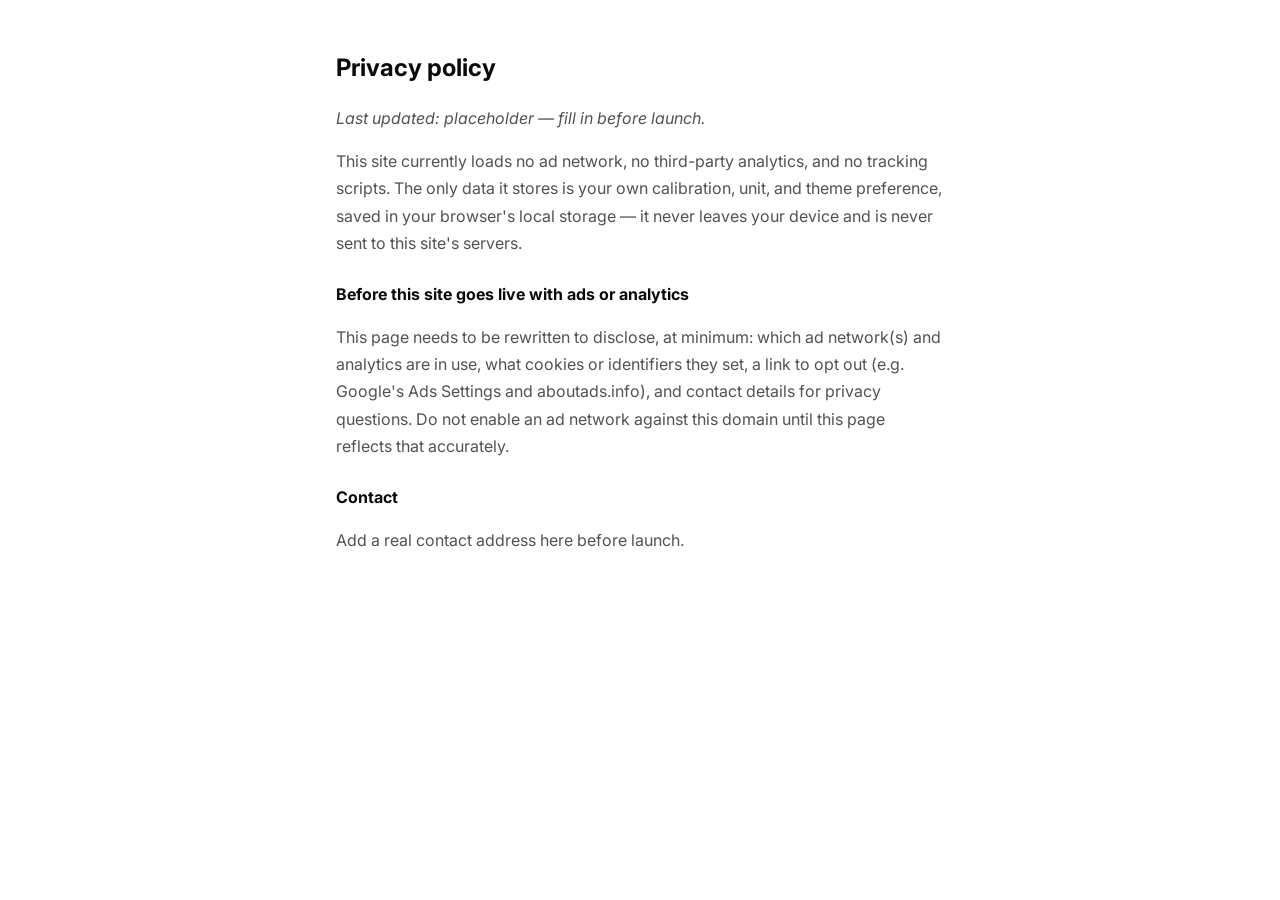
==== privacy/index.html @ ffd560dd "Ruler Now preview deploy (batch 4/10)" ====
<!DOCTYPE html><html lang="en"> <head><meta charset="UTF-8"><meta name="viewport" content="width=device-width, initial-scale=1, viewport-fit=cover"><link rel="icon" type="image/svg+xml" href="/favicon.svg"><link rel="icon" href="/favicon.ico" sizes="any"><link rel="icon" type="image/png" sizes="32x32" href="/favicon-32x32.png"><link rel="icon" type="image/png" sizes="16x16" href="/favicon-16x16.png"><link rel="apple-touch-icon" sizes="180x180" href="/apple-touch-icon.png"><link rel="manifest" href="/site.webmanifest"><link rel="canonical" href="https://example.com/privacy/"><link rel="preconnect" href="https://fonts.googleapis.com"><link rel="preconnect" href="https://fonts.gstatic.com" crossorigin><link href="https://fonts.googleapis.com/css2?family=Inter:wght@400;500;600;700;800&display=swap" rel="stylesheet"><meta name="theme-color" content="#f4f5f7" media="(prefers-color-scheme: light)"><meta name="theme-color" content="#0b0c0f" media="(prefers-color-scheme: dark)"><title>Privacy policy</title><meta name="description" content="Privacy policy for the online ruler and tools site."><meta property="og:type" content="website"><meta property="og:title" content="Privacy policy"><meta property="og:description" content="Privacy policy for the online ruler and tools site."><meta property="og:url" content="https://example.com/privacy/"><meta name="twitter:card" content="summary"><script>
      // Runs before first paint to avoid a flash of the wrong theme.
      // Mirrors src/stores/theme.ts's storage key/format exactly.
      (function () {
        try {
          var stored = localStorage.getItem('tools-website:theme');
          var theme = stored ? JSON.parse(stored) : null;
          if (theme !== 'light' && theme !== 'dark') {
            theme = window.matchMedia('(prefers-color-scheme: dark)').matches
              ? 'dark'
              : 'light';
          }
          document.documentElement.setAttribute('data-theme', theme);
        } catch (e) {
          document.documentElement.setAttribute('data-theme', 'light');
        }
      })();
    </script><style>:root{--color-bg-canvas: #ffffff;--color-bg-surface: #ffffff;--color-bg-surface-muted: #f5f5f5;--color-border: #e5e5e5;--color-border-strong: #d4d4d4;--color-text-primary: #0a0a0a;--color-text-secondary: #525252;--color-text-muted: #8a8a8a;--color-accent: #2563eb;--color-accent-text: #ffffff;--color-accent-muted: #dbeafe;--color-accent-b: #e0792f;--color-accent-b-text: #ffffff;--color-warning-bg: #fff4e5;--color-warning-border: #f0a93b;--color-warning-text: #8a5a08;--color-danger: #e5484d;--color-danger-bg: #fdeced;--color-danger-border: #f3a6a9;--color-success: #2f9e60;--radius-sm: 6px;--radius-md: 10px;--radius-lg: 16px;--space-1: 4px;--space-2: 8px;--space-3: 12px;--space-4: 16px;--space-5: 24px;--space-6: 32px;--toolbar-height: 56px;--bottombar-height: 64px;--touch-target: 44px;--font-sans: "Inter", -apple-system, BlinkMacSystemFont, "Segoe UI", Roboto, Helvetica, Arial, sans-serif;--shadow-sm: 0 1px 1px rgba(10, 10, 10, .04);--shadow-md: 0 8px 24px rgba(10, 10, 10, .12);color-scheme:light}:root[data-theme=dark]{--color-bg-canvas: #0b0c0f;--color-bg-surface: #16181d;--color-bg-surface-muted: #1d2026;--color-border: #2a2e36;--color-border-strong: #3a3f49;--color-text-primary: #f3f4f6;--color-text-secondary: #a8aeb8;--color-text-muted: #6b7280;--color-accent: #5b8cff;--color-accent-text: #0b0c0f;--color-accent-muted: #1c2a4d;--color-accent-b: #f2984f;--color-accent-b-text: #0b0c0f;--color-warning-bg: #332008;--color-warning-border: #a8691b;--color-warning-text: #f2b65e;--color-danger: #ff6b6f;--color-danger-bg: #3a1a1c;--color-danger-border: #6b2e31;--color-success: #4ade80;--shadow-sm: 0 1px 1px rgba(0, 0, 0, .3);--shadow-md: 0 8px 24px rgba(0, 0, 0, .5);color-scheme:dark}*,*:before,*:after{box-sizing:border-box}html,body{height:100%}body{margin:0;font-family:var(--font-sans);background:var(--color-bg-canvas);color:var(--color-text-primary);-webkit-font-smoothing:antialiased;text-rendering:optimizeLegibility}button,input,select{font-family:inherit;color:inherit}button{cursor:pointer}:focus-visible{outline:2px solid var(--color-accent);outline-offset:2px}img,svg{display:block;max-width:100%}.sr-only{position:absolute;width:1px;height:1px;padding:0;margin:-1px;overflow:hidden;clip:rect(0,0,0,0);white-space:nowrap;border:0}
.doc[data-astro-cid-fb3qbcs3]{max-width:640px;margin:0 auto;padding:var(--space-6) var(--space-4);line-height:1.7;color:var(--color-text-secondary)}.doc[data-astro-cid-fb3qbcs3] h1[data-astro-cid-fb3qbcs3]{color:var(--color-text-primary);font-size:24px}.doc[data-astro-cid-fb3qbcs3] h2[data-astro-cid-fb3qbcs3]{color:var(--color-text-primary);font-size:16px;margin-top:var(--space-5)}
</style></head> <body>  <main class="doc" data-astro-cid-fb3qbcs3> <h1 data-astro-cid-fb3qbcs3>Privacy policy</h1> <p data-astro-cid-fb3qbcs3><em data-astro-cid-fb3qbcs3>Last updated: placeholder — fill in before launch.</em></p> <p data-astro-cid-fb3qbcs3>
This site currently loads no ad network, no third-party analytics, and no tracking
      scripts. The only data it stores is your own calibration, unit, and theme preference,
      saved in your browser's local storage — it never leaves your device and is never sent
      to this site's servers.
</p> <h2 data-astro-cid-fb3qbcs3>Before this site goes live with ads or analytics</h2> <p data-astro-cid-fb3qbcs3>
This page needs to be rewritten to disclose, at minimum: which ad network(s) and
      analytics are in use, what cookies or identifiers they set, a link to opt out (e.g.
      Google's Ads Settings and aboutads.info), and contact details for privacy questions.
      Do not enable an ad network against this domain until this page reflects that
      accurately.
</p> <h2 data-astro-cid-fb3qbcs3>Contact</h2> <p data-astro-cid-fb3qbcs3>Add a real contact address here before launch.</p> </main>  </body></html>
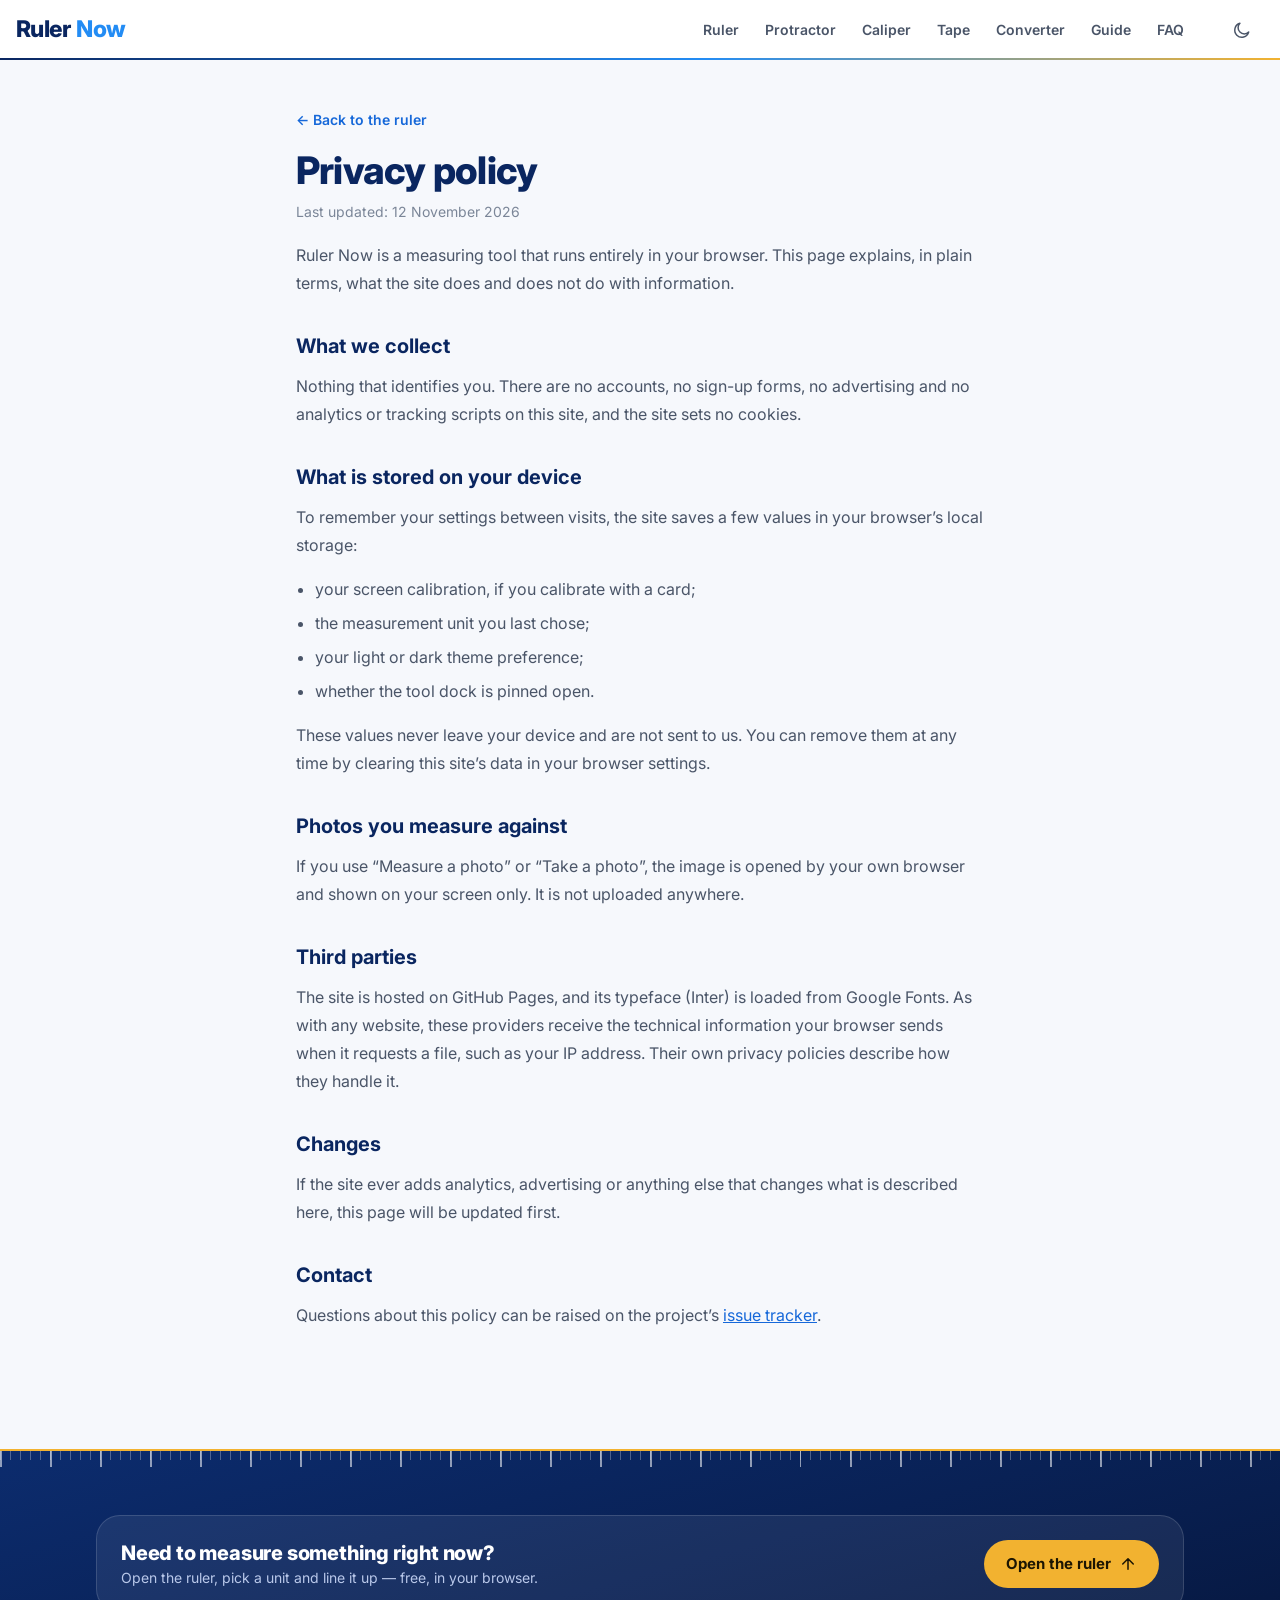
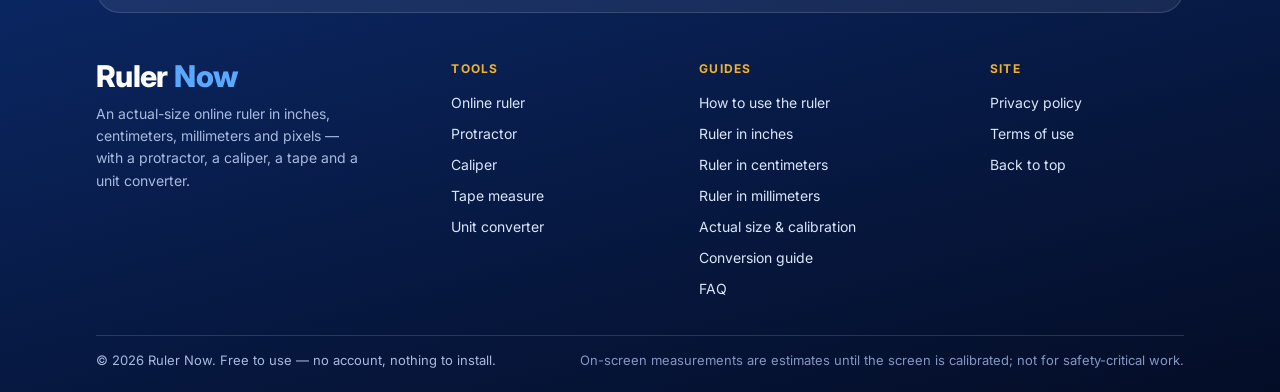
==== commit 3fc4038a: "Rebuild: working touch drag, auto device sizing, converter, new layout - Fix touch dragging on phone" ====
--- a/privacy/index.html
+++ b/privacy/index.html
@@ -1,6 +1,8 @@
-<!DOCTYPE html><html lang="en"> <head><meta charset="UTF-8"><meta name="viewport" content="width=device-width, initial-scale=1, viewport-fit=cover"><link rel="icon" type="image/svg+xml" href="/favicon.svg"><link rel="icon" href="/favicon.ico" sizes="any"><link rel="icon" type="image/png" sizes="32x32" href="/favicon-32x32.png"><link rel="icon" type="image/png" sizes="16x16" href="/favicon-16x16.png"><link rel="apple-touch-icon" sizes="180x180" href="/apple-touch-icon.png"><link rel="manifest" href="/site.webmanifest"><link rel="canonical" href="https://example.com/privacy/"><link rel="preconnect" href="https://fonts.googleapis.com"><link rel="preconnect" href="https://fonts.gstatic.com" crossorigin><link href="https://fonts.googleapis.com/css2?family=Inter:wght@400;500;600;700;800&display=swap" rel="stylesheet"><meta name="theme-color" content="#f4f5f7" media="(prefers-color-scheme: light)"><meta name="theme-color" content="#0b0c0f" media="(prefers-color-scheme: dark)"><title>Privacy policy</title><meta name="description" content="Privacy policy for the online ruler and tools site."><meta property="og:type" content="website"><meta property="og:title" content="Privacy policy"><meta property="og:description" content="Privacy policy for the online ruler and tools site."><meta property="og:url" content="https://example.com/privacy/"><meta name="twitter:card" content="summary"><script>
-      // Runs before first paint to avoid a flash of the wrong theme.
-      // Mirrors src/stores/theme.ts's storage key/format exactly.
+<!DOCTYPE html><html lang="en"> <head><meta charset="UTF-8"><meta name="viewport" content="width=device-width, initial-scale=1, viewport-fit=cover"><!-- Brand icons: generated from the supplied Ruler Now logo with its
+         white background removed (transparent everywhere except the Apple
+         touch icon, which iOS would otherwise paint on black). --><link rel="icon" href="/favicon.ico" sizes="48x48"><link rel="icon" type="image/png" sizes="32x32" href="/favicon-32x32.png"><link rel="icon" type="image/png" sizes="16x16" href="/favicon-16x16.png"><link rel="apple-touch-icon" sizes="180x180" href="/apple-touch-icon.png"><link rel="manifest" href="/site.webmanifest"><link rel="canonical" href="https://xooxewel.github.io/privacy/"><link rel="preconnect" href="https://fonts.googleapis.com"><link rel="preconnect" href="https://fonts.gstatic.com" crossorigin><link href="https://fonts.googleapis.com/css2?family=Inter:wght@400;500;600;700;800&display=swap" rel="stylesheet"><meta name="theme-color" content="#ffffff" media="(prefers-color-scheme: light)"><meta name="theme-color" content="#0b0c0f" media="(prefers-color-scheme: dark)"><meta name="application-name" content="Ruler Now"><meta name="apple-mobile-web-app-title" content="Ruler Now"><title>Privacy policy – Ruler Now</title><meta name="description" content="How Ruler Now handles your data: no accounts, no tracking, and preferences that stay in your own browser."><meta property="og:type" content="website"><meta property="og:site_name" content="Ruler Now"><meta property="og:title" content="Privacy policy – Ruler Now"><meta property="og:description" content="How Ruler Now handles your data: no accounts, no tracking, and preferences that stay in your own browser."><meta property="og:url" content="https://xooxewel.github.io/privacy/"><meta property="og:image" content="https://xooxewel.github.io/og-image.png"><meta property="og:image:width" content="1200"><meta property="og:image:height" content="630"><meta name="twitter:card" content="summary_large_image"><meta name="twitter:image" content="https://xooxewel.github.io/og-image.png"><script>
+      // Runs before first paint to avoid a flash of the wrong theme. The
+      // header's theme button (SiteHeader.astro) writes the same key.
       (function () {
         try {
           var stored = localStorage.getItem('tools-website:theme');
@@ -15,17 +17,37 @@
           document.documentElement.setAttribute('data-theme', 'light');
         }
       })();
-    </script><style>:root{--color-bg-canvas: #ffffff;--color-bg-surface: #ffffff;--color-bg-surface-muted: #f5f5f5;--color-border: #e5e5e5;--color-border-strong: #d4d4d4;--color-text-primary: #0a0a0a;--color-text-secondary: #525252;--color-text-muted: #8a8a8a;--color-accent: #2563eb;--color-accent-text: #ffffff;--color-accent-muted: #dbeafe;--color-accent-b: #e0792f;--color-accent-b-text: #ffffff;--color-warning-bg: #fff4e5;--color-warning-border: #f0a93b;--color-warning-text: #8a5a08;--color-danger: #e5484d;--color-danger-bg: #fdeced;--color-danger-border: #f3a6a9;--color-success: #2f9e60;--radius-sm: 6px;--radius-md: 10px;--radius-lg: 16px;--space-1: 4px;--space-2: 8px;--space-3: 12px;--space-4: 16px;--space-5: 24px;--space-6: 32px;--toolbar-height: 56px;--bottombar-height: 64px;--touch-target: 44px;--font-sans: "Inter", -apple-system, BlinkMacSystemFont, "Segoe UI", Roboto, Helvetica, Arial, sans-serif;--shadow-sm: 0 1px 1px rgba(10, 10, 10, .04);--shadow-md: 0 8px 24px rgba(10, 10, 10, .12);color-scheme:light}:root[data-theme=dark]{--color-bg-canvas: #0b0c0f;--color-bg-surface: #16181d;--color-bg-surface-muted: #1d2026;--color-border: #2a2e36;--color-border-strong: #3a3f49;--color-text-primary: #f3f4f6;--color-text-secondary: #a8aeb8;--color-text-muted: #6b7280;--color-accent: #5b8cff;--color-accent-text: #0b0c0f;--color-accent-muted: #1c2a4d;--color-accent-b: #f2984f;--color-accent-b-text: #0b0c0f;--color-warning-bg: #332008;--color-warning-border: #a8691b;--color-warning-text: #f2b65e;--color-danger: #ff6b6f;--color-danger-bg: #3a1a1c;--color-danger-border: #6b2e31;--color-success: #4ade80;--shadow-sm: 0 1px 1px rgba(0, 0, 0, .3);--shadow-md: 0 8px 24px rgba(0, 0, 0, .5);color-scheme:dark}*,*:before,*:after{box-sizing:border-box}html,body{height:100%}body{margin:0;font-family:var(--font-sans);background:var(--color-bg-canvas);color:var(--color-text-primary);-webkit-font-smoothing:antialiased;text-rendering:optimizeLegibility}button,input,select{font-family:inherit;color:inherit}button{cursor:pointer}:focus-visible{outline:2px solid var(--color-accent);outline-offset:2px}img,svg{display:block;max-width:100%}.sr-only{position:absolute;width:1px;height:1px;padding:0;margin:-1px;overflow:hidden;clip:rect(0,0,0,0);white-space:nowrap;border:0}
-.doc[data-astro-cid-fb3qbcs3]{max-width:640px;margin:0 auto;padding:var(--space-6) var(--space-4);line-height:1.7;color:var(--color-text-secondary)}.doc[data-astro-cid-fb3qbcs3] h1[data-astro-cid-fb3qbcs3]{color:var(--color-text-primary);font-size:24px}.doc[data-astro-cid-fb3qbcs3] h2[data-astro-cid-fb3qbcs3]{color:var(--color-text-primary);font-size:16px;margin-top:var(--space-5)}
-</style></head> <body>  <main class="doc" data-astro-cid-fb3qbcs3> <h1 data-astro-cid-fb3qbcs3>Privacy policy</h1> <p data-astro-cid-fb3qbcs3><em data-astro-cid-fb3qbcs3>Last updated: placeholder — fill in before launch.</em></p> <p data-astro-cid-fb3qbcs3>
-This site currently loads no ad network, no third-party analytics, and no tracking
-      scripts. The only data it stores is your own calibration, unit, and theme preference,
-      saved in your browser's local storage — it never leaves your device and is never sent
-      to this site's servers.
-</p> <h2 data-astro-cid-fb3qbcs3>Before this site goes live with ads or analytics</h2> <p data-astro-cid-fb3qbcs3>
-This page needs to be rewritten to disclose, at minimum: which ad network(s) and
-      analytics are in use, what cookies or identifiers they set, a link to opt out (e.g.
-      Google's Ads Settings and aboutads.info), and contact details for privacy questions.
-      Do not enable an ad network against this domain until this page reflects that
-      accurately.
-</p> <h2 data-astro-cid-fb3qbcs3>Contact</h2> <p data-astro-cid-fb3qbcs3>Add a real contact address here before launch.</p> </main>  </body></html> +    </script><link rel="stylesheet" href="/_astro/index.CbC3LUj-.css">
+<style>.doc[data-astro-cid-4bx52kws]{max-width:720px;margin:0 auto;padding:var(--space-7) var(--space-4) var(--space-6);font-size:16px;line-height:1.75;color:var(--color-text-secondary)}.back[data-astro-cid-4bx52kws]{margin:0 0 var(--space-4);font-size:14px;font-weight:600}.back[data-astro-cid-4bx52kws] a[data-astro-cid-4bx52kws]{text-decoration:none}.back[data-astro-cid-4bx52kws] a[data-astro-cid-4bx52kws]:hover{text-decoration:underline}h1[data-astro-cid-4bx52kws]{margin:0 0 var(--space-2);font-size:clamp(28px,4vw,38px);font-weight:800;line-height:1.15;letter-spacing:-.02em;color:var(--color-heading)}.updated[data-astro-cid-4bx52kws]{margin:0 0 var(--space-5);font-size:14px;color:var(--color-text-muted)}.doc[data-astro-cid-4bx52kws] h2{margin:var(--space-6) 0 var(--space-2);font-size:20px;font-weight:700;color:var(--color-heading)}.doc[data-astro-cid-4bx52kws] p,.doc[data-astro-cid-4bx52kws] ul{margin:0 0 var(--space-4)}.doc[data-astro-cid-4bx52kws] ul{padding-left:1.2em}.doc[data-astro-cid-4bx52kws] li{margin-bottom:6px}
+</style></head> <body> <a class="skip-link" href="#main">Skip to content</a> <header class="site-header" data-astro-cid-ctg3m53h> <div class="inner" data-astro-cid-ctg3m53h> <!-- Text only, by request: the name in the logo's own two colours, no
+         image. (The browser-tab icon is still the logo image — see
+         BaseLayout.astro.) --> <a class="brand" href="/" aria-label="Ruler Now — home" data-astro-cid-ctg3m53h> <span class="wordmark" data-astro-cid-ctg3m53h><span class="w-ruler" data-astro-cid-ctg3m53h>Ruler</span> <span class="w-now" data-astro-cid-ctg3m53h>Now</span></span> </a> <nav class="nav" aria-label="Primary" data-astro-cid-ctg3m53h> <a href="/#ruler" data-astro-cid-ctg3m53h>Ruler</a><a href="/#protractor" data-astro-cid-ctg3m53h>Protractor</a><a href="/#caliper" data-astro-cid-ctg3m53h>Caliper</a><a href="/#tape" data-astro-cid-ctg3m53h>Tape</a><a href="/#converter" data-astro-cid-ctg3m53h>Converter</a><a href="/#guide" data-astro-cid-ctg3m53h>Guide</a><a href="/#faq" data-astro-cid-ctg3m53h>FAQ</a> </nav> <div class="actions" data-astro-cid-ctg3m53h> <button class="icon-btn" type="button" data-theme-toggle aria-label="Switch between light and dark mode" title="Light / dark mode" data-astro-cid-ctg3m53h> <svg class="icon-moon" width="20" height="20" viewBox="0 0 24 24" fill="none" stroke="currentColor" stroke-width="1.8" stroke-linecap="round" stroke-linejoin="round" aria-hidden="true" data-astro-cid-ctg3m53h> <path d="M20 14.5A8.5 8.5 0 119.5 4a7 7 0 1010.5 10.5z" data-astro-cid-ctg3m53h></path> </svg> <svg class="icon-sun" width="20" height="20" viewBox="0 0 24 24" fill="none" stroke="currentColor" stroke-width="1.8" stroke-linecap="round" stroke-linejoin="round" aria-hidden="true" data-astro-cid-ctg3m53h> <path d="M12 3v2M12 19v2M4.2 4.2l1.4 1.4M18.4 18.4l1.4 1.4M3 12h2M19 12h2M4.2 19.8l1.4-1.4M18.4 5.6l1.4-1.4M12 8a4 4 0 100 8 4 4 0 000-8z" data-astro-cid-ctg3m53h></path> </svg> </button> <details class="menu" data-site-menu data-astro-cid-ctg3m53h> <summary class="icon-btn" aria-label="Menu" data-astro-cid-ctg3m53h> <svg width="22" height="22" viewBox="0 0 24 24" fill="none" stroke="currentColor" stroke-width="1.8" stroke-linecap="round" aria-hidden="true" data-astro-cid-ctg3m53h> <path d="M4 7h16M4 12h16M4 17h16" data-astro-cid-ctg3m53h></path> </svg> </summary> <nav class="menu-panel" aria-label="Primary" data-astro-cid-ctg3m53h> <a href="/#ruler" data-astro-cid-ctg3m53h>Ruler</a><a href="/#protractor" data-astro-cid-ctg3m53h>Protractor</a><a href="/#caliper" data-astro-cid-ctg3m53h>Caliper</a><a href="/#tape" data-astro-cid-ctg3m53h>Tape</a><a href="/#converter" data-astro-cid-ctg3m53h>Converter</a><a href="/#guide" data-astro-cid-ctg3m53h>Guide</a><a href="/#faq" data-astro-cid-ctg3m53h>FAQ</a> </nav> </details> </div> </div> </header> <script type="module">const a=document.documentElement;document.querySelector("[data-theme-toggle]")?.addEventListener("click",()=>{const e=a.getAttribute("data-theme")==="dark"?"light":"dark";a.setAttribute("data-theme",e);try{localStorage.setItem("tools-website:theme",JSON.stringify(e))}catch{}});const t=document.querySelector("[data-site-menu]");t&&(t.addEventListener("click",e=>{e.target.closest("a")&&(t.open=!1)}),document.addEventListener("pointerdown",e=>{t.open&&!t.contains(e.target)&&(t.open=!1)}),document.addEventListener("keydown",e=>{e.key==="Escape"&&(t.open=!1)}));document.addEventListener("click",e=>{const n=e.target.closest?.('a[href^="/#"]');!n||window.location.pathname!=="/"||new URL(n.href).hash===window.location.hash&&window.dispatchEvent(new HashChangeEvent("hashchange"))});</script>   <main id="main" class="doc" data-astro-cid-4bx52kws> <p class="back" data-astro-cid-4bx52kws><a href="/" data-astro-cid-4bx52kws>← Back to the ruler</a></p> <h1 data-astro-cid-4bx52kws>Privacy policy</h1> <p class="updated" data-astro-cid-4bx52kws>Last updated: 12 November 2026</p>  <p>
+Ruler Now is a measuring tool that runs entirely in your browser. This page explains, in plain terms,
+      what the site does and does not do with information.
+</p> <h2>What we collect</h2> <p>
+Nothing that identifies you. There are no accounts, no sign-up forms, no advertising and no analytics or
+      tracking scripts on this site, and the site sets no cookies.
+</p> <h2>What is stored on your device</h2> <p>
+To remember your settings between visits, the site saves a few values in your browser’s local storage:
+</p> <ul> <li>your screen calibration, if you calibrate with a card;</li> <li>the measurement unit you last chose;</li> <li>your light or dark theme preference;</li> <li>whether the tool dock is pinned open.</li> </ul> <p>
+These values never leave your device and are not sent to us. You can remove them at any time by clearing
+      this site’s data in your browser settings.
+</p> <h2>Photos you measure against</h2> <p>
+If you use “Measure a photo” or “Take a photo”, the image is opened by your own browser and shown on
+      your screen only. It is not uploaded anywhere.
+</p> <h2>Third parties</h2> <p>
+The site is hosted on GitHub Pages, and its typeface (Inter) is loaded from Google Fonts. As with any
+      website, these providers receive the technical information your browser sends when it requests a file,
+      such as your IP address. Their own privacy policies describe how they handle it.
+</p> <h2>Changes</h2> <p>
+If the site ever adds analytics, advertising or anything else that changes what is described here, this
+      page will be updated first.
+</p> <h2>Contact</h2> <p>
+Questions about this policy can be raised on the project’s
+<a href="https://github.com/xooxewel/xooxewel.github.io/issues" rel="noopener">issue tracker</a>.
+</p>  </main>   <footer class="site-footer" data-astro-cid-gcn2mc3v> <!-- A strip of ruler ticks along the top edge. --> <div class="ticks" aria-hidden="true" data-astro-cid-gcn2mc3v></div> <div class="inner" data-astro-cid-gcn2mc3v> <div class="cta" data-astro-cid-gcn2mc3v> <div data-astro-cid-gcn2mc3v> <p class="cta-title" data-astro-cid-gcn2mc3v>Need to measure something right now?</p> <p class="cta-text" data-astro-cid-gcn2mc3v>Open the ruler, pick a unit and line it up — free, in your browser.</p> </div> <a class="cta-button" href="/#ruler" data-astro-cid-gcn2mc3v>
+Open the ruler
+<svg width="18" height="18" viewBox="0 0 24 24" fill="none" stroke="currentColor" stroke-width="2" stroke-linecap="round" stroke-linejoin="round" aria-hidden="true" data-astro-cid-gcn2mc3v> <path d="M12 19V5M5 12l7-7 7 7" data-astro-cid-gcn2mc3v></path> </svg> </a> </div> <div class="columns" data-astro-cid-gcn2mc3v> <div class="brand-col" data-astro-cid-gcn2mc3v> <a class="brand" href="/" aria-label="Ruler Now — home" data-astro-cid-gcn2mc3v> <span class="w-ruler" data-astro-cid-gcn2mc3v>Ruler</span> <span class="w-now" data-astro-cid-gcn2mc3v>Now</span> </a> <p class="tagline" data-astro-cid-gcn2mc3v>
+An actual-size online ruler in inches, centimeters, millimeters and pixels — with a protractor, a
+          caliper, a tape and a unit converter.
+</p> </div> <nav aria-labelledby="footer-tools" data-astro-cid-gcn2mc3v> <h2 id="footer-tools" data-astro-cid-gcn2mc3v>Tools</h2> <ul data-astro-cid-gcn2mc3v> <li data-astro-cid-gcn2mc3v><a href="/#ruler" data-astro-cid-gcn2mc3v>Online ruler</a></li><li data-astro-cid-gcn2mc3v><a href="/#protractor" data-astro-cid-gcn2mc3v>Protractor</a></li><li data-astro-cid-gcn2mc3v><a href="/#caliper" data-astro-cid-gcn2mc3v>Caliper</a></li><li data-astro-cid-gcn2mc3v><a href="/#tape" data-astro-cid-gcn2mc3v>Tape measure</a></li><li data-astro-cid-gcn2mc3v><a href="/#converter" data-astro-cid-gcn2mc3v>Unit converter</a></li> </ul> </nav> <nav aria-labelledby="footer-guides" data-astro-cid-gcn2mc3v> <h2 id="footer-guides" data-astro-cid-gcn2mc3v>Guides</h2> <ul data-astro-cid-gcn2mc3v> <li data-astro-cid-gcn2mc3v><a href="/#how-to-use" data-astro-cid-gcn2mc3v>How to use the ruler</a></li><li data-astro-cid-gcn2mc3v><a href="/#inches" data-astro-cid-gcn2mc3v>Ruler in inches</a></li><li data-astro-cid-gcn2mc3v><a href="/#centimeters" data-astro-cid-gcn2mc3v>Ruler in centimeters</a></li><li data-astro-cid-gcn2mc3v><a href="/#millimeters" data-astro-cid-gcn2mc3v>Ruler in millimeters</a></li><li data-astro-cid-gcn2mc3v><a href="/#actual-size" data-astro-cid-gcn2mc3v>Actual size &amp; calibration</a></li><li data-astro-cid-gcn2mc3v><a href="/#conversion" data-astro-cid-gcn2mc3v>Conversion guide</a></li><li data-astro-cid-gcn2mc3v><a href="/#faq" data-astro-cid-gcn2mc3v>FAQ</a></li> </ul> </nav> <nav aria-labelledby="footer-site" data-astro-cid-gcn2mc3v> <h2 id="footer-site" data-astro-cid-gcn2mc3v>Site</h2> <ul data-astro-cid-gcn2mc3v> <li data-astro-cid-gcn2mc3v><a href="/privacy/" data-astro-cid-gcn2mc3v>Privacy policy</a></li><li data-astro-cid-gcn2mc3v><a href="/terms/" data-astro-cid-gcn2mc3v>Terms of use</a></li> <li data-astro-cid-gcn2mc3v><a href="#top" data-astro-cid-gcn2mc3v>Back to top</a></li> </ul> </nav> </div> <div class="bottom" data-astro-cid-gcn2mc3v> <p data-astro-cid-gcn2mc3v>&copy; 2026 Ruler Now. Free to use — no account, nothing to install.</p> <p class="note" data-astro-cid-gcn2mc3v>On-screen measurements are estimates until the screen is calibrated; not for safety-critical work.</p> </div> </div> </footer>  </body></html>
--- a/_astro/index.CbC3LUj-.css
+++ b/_astro/index.CbC3LUj-.css
@@ -0,0 +1 @@
+:root{--brand-navy: #0a2660;--brand-navy-deep: #071a45;--brand-blue: #238cf4;--brand-amber: #f2b230;--color-bg-page: #f6f8fc;--color-bg-canvas: #ffffff;--color-bg-surface: #ffffff;--color-bg-surface-muted: #f1f4f9;--color-border: #e2e7ef;--color-border-strong: #cbd3df;--color-text-primary: #0b1220;--color-text-secondary: #4a5568;--color-text-muted: #7b8698;--color-heading: var(--brand-navy);--color-accent: #1668d9;--color-accent-hover: #0f57be;--color-accent-text: #ffffff;--color-accent-muted: #e3effd;--color-accent-b: #e0792f;--color-accent-b-text: #ffffff;--color-warning-bg: #fff6e3;--color-warning-border: #f0b545;--color-warning-text: #8a5a08;--color-danger: #e5484d;--color-danger-bg: #fdeced;--color-danger-border: #f3a6a9;--color-success: #1f9254;--color-success-bg: #e8f7ee;--color-success-border: #9bd8b4;--color-success-text: #17683d;--radius-sm: 8px;--radius-md: 12px;--radius-lg: 18px;--radius-xl: 24px;--space-1: 4px;--space-2: 8px;--space-3: 12px;--space-4: 16px;--space-5: 24px;--space-6: 32px;--space-7: 48px;--space-8: 72px;--header-h: 60px;--ws-bar-h: 50px;--touch-target: 44px;--content-max: 1120px;--font-sans: "Inter", -apple-system, BlinkMacSystemFont, "Segoe UI", Roboto, Helvetica, Arial, sans-serif;--shadow-sm: 0 1px 2px rgba(10, 38, 96, .06);--shadow-md: 0 8px 24px rgba(10, 38, 96, .12);--shadow-lg: 0 20px 50px rgba(10, 38, 96, .16);color-scheme:light}@media(max-width:639px){:root{--header-h: 54px;--ws-bar-h: 46px}}:root[data-theme=dark]{--color-bg-page: #0a0d14;--color-bg-canvas: #0b0c0f;--color-bg-surface: #141821;--color-bg-surface-muted: #1b2130;--color-border: #262d3b;--color-border-strong: #384254;--color-text-primary: #f1f4f9;--color-text-secondary: #aab3c2;--color-text-muted: #6f7a8c;--color-heading: #eef3ff;--color-accent: #5aa5ff;--color-accent-hover: #7bb8ff;--color-accent-text: #06122b;--color-accent-muted: #152a4d;--color-accent-b: #f2984f;--color-accent-b-text: #0b0c0f;--color-warning-bg: #332408;--color-warning-border: #a8731b;--color-warning-text: #f2bd5e;--color-danger: #ff6b6f;--color-danger-bg: #3a1a1c;--color-danger-border: #6b2e31;--color-success: #4ade80;--color-success-bg: #10291b;--color-success-border: #1f5b3a;--color-success-text: #6fe3a0;--shadow-sm: 0 1px 2px rgba(0, 0, 0, .4);--shadow-md: 0 8px 24px rgba(0, 0, 0, .5);--shadow-lg: 0 20px 50px rgba(0, 0, 0, .6);color-scheme:dark}*,*:before,*:after{box-sizing:border-box}html{height:100%;-webkit-text-size-adjust:100%;text-size-adjust:100%;scroll-padding-top:calc(var(--header-h) + var(--space-4));overscroll-behavior-y:contain}@media(prefers-reduced-motion:no-preference){html{scroll-behavior:smooth}}body{min-height:100%;margin:0;font-family:var(--font-sans);background:var(--color-bg-page);color:var(--color-text-primary);-webkit-font-smoothing:antialiased;text-rendering:optimizeLegibility;-webkit-tap-highlight-color:transparent}button,input,select{font-family:inherit;color:inherit}button{cursor:pointer;touch-action:manipulation}a{color:var(--color-accent)}:focus-visible{outline:2px solid var(--color-accent);outline-offset:2px}img,svg{display:block;max-width:100%}.sr-only{position:absolute;width:1px;height:1px;padding:0;margin:-1px;overflow:hidden;clip:rect(0,0,0,0);white-space:nowrap;border:0}svg[data-instrument-svg]{position:absolute;inset:0;width:100%;height:100%;max-width:none;overflow:visible;pointer-events:none;touch-action:none;-webkit-user-select:none;user-select:none}[data-drag]{pointer-events:auto;touch-action:none;-webkit-touch-callout:none;-webkit-tap-highlight-color:transparent}.site-header[data-astro-cid-ctg3m53h]{position:sticky;top:0;z-index:30;height:var(--header-h);background:var(--color-bg-surface);border-bottom:1px solid var(--color-border)}.site-header[data-astro-cid-ctg3m53h]:after{content:"";position:absolute;left:0;right:0;bottom:-1px;height:2px;background:linear-gradient(90deg,var(--brand-navy),var(--brand-blue) 55%,var(--brand-amber));pointer-events:none}.inner[data-astro-cid-ctg3m53h]{height:100%;max-width:1400px;margin:0 auto;padding:0 var(--space-4);display:flex;align-items:center;gap:var(--space-4)}.brand[data-astro-cid-ctg3m53h]{display:flex;align-items:center;flex-shrink:0;border-radius:var(--radius-sm);text-decoration:none}.wordmark[data-astro-cid-ctg3m53h]{display:flex;align-items:baseline;gap:6px;font-size:23px;font-weight:800;letter-spacing:-.025em;line-height:1;white-space:nowrap}.w-ruler[data-astro-cid-ctg3m53h]{color:var(--color-heading)}.w-now[data-astro-cid-ctg3m53h]{color:var(--brand-blue)}.nav[data-astro-cid-ctg3m53h]{display:none;align-items:center;gap:2px;margin-left:auto}.nav[data-astro-cid-ctg3m53h] a[data-astro-cid-ctg3m53h]{padding:8px 12px;border-radius:999px;color:var(--color-text-secondary);font-size:14px;font-weight:600;text-decoration:none;transition:background .15s ease,color .15s ease}.nav[data-astro-cid-ctg3m53h] a[data-astro-cid-ctg3m53h]:hover{background:var(--color-bg-surface-muted);color:var(--color-heading)}.actions[data-astro-cid-ctg3m53h]{display:flex;align-items:center;gap:2px;margin-left:auto}.icon-btn[data-astro-cid-ctg3m53h]{width:var(--touch-target);height:var(--touch-target);display:flex;align-items:center;justify-content:center;border:none;border-radius:50%;background:transparent;color:var(--color-text-secondary);cursor:pointer;list-style:none}.icon-btn[data-astro-cid-ctg3m53h]::-webkit-details-marker{display:none}.icon-btn[data-astro-cid-ctg3m53h]:hover{background:var(--color-bg-surface-muted);color:var(--color-heading)}.icon-sun[data-astro-cid-ctg3m53h],:root[data-theme=dark] .icon-moon[data-astro-cid-ctg3m53h]{display:none}:root[data-theme=dark] .icon-sun[data-astro-cid-ctg3m53h]{display:block}.menu[data-astro-cid-ctg3m53h]{position:relative}.menu-panel[data-astro-cid-ctg3m53h]{position:absolute;top:calc(100% + 10px);right:0;width:min(260px,calc(100vw - 24px));padding:8px;display:flex;flex-direction:column;border-radius:var(--radius-lg);border:1px solid var(--color-border);background:var(--color-bg-surface);box-shadow:var(--shadow-lg)}.menu-panel[data-astro-cid-ctg3m53h] a[data-astro-cid-ctg3m53h]{display:flex;align-items:center;min-height:46px;padding:0 14px;border-radius:var(--radius-sm);color:var(--color-text-primary);font-size:15px;font-weight:600;text-decoration:none}.menu-panel[data-astro-cid-ctg3m53h] a[data-astro-cid-ctg3m53h]:hover,.menu-panel[data-astro-cid-ctg3m53h] a[data-astro-cid-ctg3m53h]:active{background:var(--color-bg-surface-muted)}@media(min-width:1000px){.nav[data-astro-cid-ctg3m53h]{display:flex}.actions[data-astro-cid-ctg3m53h]{margin-left:var(--space-2)}.menu[data-astro-cid-ctg3m53h]{display:none}}@media(max-width:639px){.inner[data-astro-cid-ctg3m53h]{padding:0 var(--space-2) 0 var(--space-4);gap:var(--space-2)}.wordmark[data-astro-cid-ctg3m53h]{font-size:21px}}.site-footer[data-astro-cid-gcn2mc3v]{position:relative;margin-top:var(--space-8);background:linear-gradient(165deg,#0c2c6e 0%,var(--brand-navy-deep) 55%,#040d26 100%);color:#c9d6f2}.ticks[data-astro-cid-gcn2mc3v]{height:18px;background:repeating-linear-gradient(90deg,rgba(255,255,255,.55) 0 1.5px,transparent 1.5px 50px) left top / 100% 100% no-repeat,repeating-linear-gradient(90deg,rgba(255,255,255,.28) 0 1px,transparent 1px 10px) left top / 100% 9px no-repeat;border-top:2px solid var(--brand-amber)}.inner[data-astro-cid-gcn2mc3v]{max-width:var(--content-max);margin:0 auto;padding:var(--space-7) var(--space-4) var(--space-5)}.cta[data-astro-cid-gcn2mc3v]{display:flex;align-items:center;justify-content:space-between;gap:var(--space-4);padding:var(--space-5);border-radius:var(--radius-xl);background:#ffffff12;border:1px solid rgba(255,255,255,.14)}.cta-title[data-astro-cid-gcn2mc3v]{margin:0 0 4px;font-size:20px;font-weight:800;letter-spacing:-.01em;color:#fff}.cta-text[data-astro-cid-gcn2mc3v]{margin:0;font-size:14px;color:#b9c8ea}.cta-button[data-astro-cid-gcn2mc3v]{flex-shrink:0;display:inline-flex;align-items:center;gap:8px;height:48px;padding:0 22px;border-radius:999px;background:var(--brand-amber);color:#1c1502;font-size:15px;font-weight:700;text-decoration:none;transition:transform .15s ease,box-shadow .15s ease}.cta-button[data-astro-cid-gcn2mc3v]:hover{transform:translateY(-1px);box-shadow:0 8px 22px #f2b23059}.columns[data-astro-cid-gcn2mc3v]{display:grid;grid-template-columns:1.5fr 1fr 1.2fr .9fr;gap:var(--space-6);padding:var(--space-7) 0 var(--space-6)}.brand[data-astro-cid-gcn2mc3v]{display:inline-flex;align-items:baseline;gap:7px;font-size:30px;font-weight:800;letter-spacing:-.025em;line-height:1;text-decoration:none}.w-ruler[data-astro-cid-gcn2mc3v]{color:#fff}.w-now[data-astro-cid-gcn2mc3v]{color:#5aa9ff}.tagline[data-astro-cid-gcn2mc3v]{margin:var(--space-3) 0 0;max-width:30ch;font-size:14px;line-height:1.6;color:#a9bae0}h2[data-astro-cid-gcn2mc3v]{margin:0 0 var(--space-3);font-size:12px;font-weight:700;letter-spacing:.1em;text-transform:uppercase;color:var(--brand-amber)}ul[data-astro-cid-gcn2mc3v]{list-style:none;margin:0;padding:0;display:flex;flex-direction:column;gap:2px}li[data-astro-cid-gcn2mc3v] a[data-astro-cid-gcn2mc3v]{display:inline-block;padding:6px 0;color:#dbe5fb;font-size:14px;text-decoration:none}li[data-astro-cid-gcn2mc3v] a[data-astro-cid-gcn2mc3v]:hover{color:#fff;text-decoration:underline;text-underline-offset:3px}.bottom[data-astro-cid-gcn2mc3v]{display:flex;flex-wrap:wrap;justify-content:space-between;gap:var(--space-2) var(--space-5);padding-top:var(--space-4);border-top:1px solid rgba(255,255,255,.14);font-size:13px;color:#a9bae0}.bottom[data-astro-cid-gcn2mc3v] p[data-astro-cid-gcn2mc3v]{margin:0}.note[data-astro-cid-gcn2mc3v]{color:#8497c4}.site-footer[data-astro-cid-gcn2mc3v] a:focus-visible{outline-color:var(--brand-amber)}@media(max-width:899px){.columns[data-astro-cid-gcn2mc3v]{grid-template-columns:1fr 1fr}.brand-col[data-astro-cid-gcn2mc3v]{grid-column:1 / -1}}@media(max-width:599px){.inner[data-astro-cid-gcn2mc3v]{padding-top:var(--space-6)}.cta[data-astro-cid-gcn2mc3v]{flex-direction:column;align-items:stretch;text-align:center;padding:var(--space-4)}.cta-button[data-astro-cid-gcn2mc3v]{justify-content:center}.columns[data-astro-cid-gcn2mc3v]{gap:var(--space-5) var(--space-4);padding:var(--space-6) 0 var(--space-5)}.columns[data-astro-cid-gcn2mc3v] nav[data-astro-cid-gcn2mc3v]:last-child{grid-column:1 / -1}.bottom[data-astro-cid-gcn2mc3v]{flex-direction:column}}.skip-link{position:absolute;left:var(--space-3);top:-60px;z-index:100;padding:10px 16px;border-radius:999px;background:var(--color-accent);color:var(--color-accent-text);font-weight:600;text-decoration:none;transition:top .15s ease}.skip-link:focus{top:var(--space-3)}
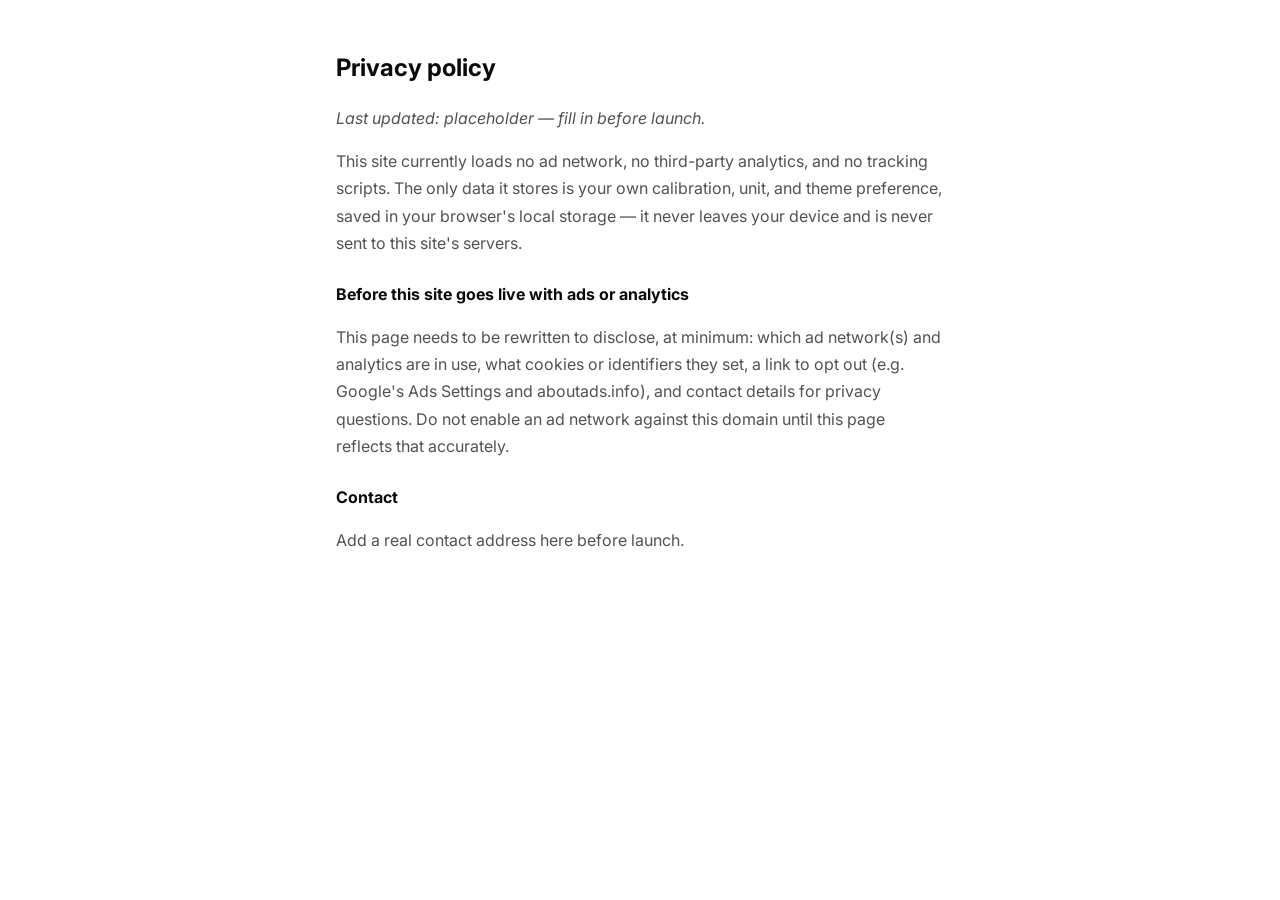
==== commit e619a613: "Domain rulernow.com: SITE/sitemap update + transparent logo parts" ====
--- a/privacy/index.html
+++ b/privacy/index.html
@@ -1,8 +1,6 @@
-<!DOCTYPE html><html lang="en"> <head><meta charset="UTF-8"><meta name="viewport" content="width=device-width, initial-scale=1, viewport-fit=cover"><!-- Brand icons: generated from the supplied Ruler Now logo with its
-         white background removed (transparent everywhere except the Apple
-         touch icon, which iOS would otherwise paint on black). --><link rel="icon" href="/favicon.ico" sizes="48x48"><link rel="icon" type="image/png" sizes="32x32" href="/favicon-32x32.png"><link rel="icon" type="image/png" sizes="16x16" href="/favicon-16x16.png"><link rel="apple-touch-icon" sizes="180x180" href="/apple-touch-icon.png"><link rel="manifest" href="/site.webmanifest"><link rel="canonical" href="https://xooxewel.github.io/privacy/"><link rel="preconnect" href="https://fonts.googleapis.com"><link rel="preconnect" href="https://fonts.gstatic.com" crossorigin><link href="https://fonts.googleapis.com/css2?family=Inter:wght@400;500;600;700;800&display=swap" rel="stylesheet"><meta name="theme-color" content="#ffffff" media="(prefers-color-scheme: light)"><meta name="theme-color" content="#0b0c0f" media="(prefers-color-scheme: dark)"><meta name="application-name" content="Ruler Now"><meta name="apple-mobile-web-app-title" content="Ruler Now"><title>Privacy policy – Ruler Now</title><meta name="description" content="How Ruler Now handles your data: no accounts, no tracking, and preferences that stay in your own browser."><meta property="og:type" content="website"><meta property="og:site_name" content="Ruler Now"><meta property="og:title" content="Privacy policy – Ruler Now"><meta property="og:description" content="How Ruler Now handles your data: no accounts, no tracking, and preferences that stay in your own browser."><meta property="og:url" content="https://xooxewel.github.io/privacy/"><meta property="og:image" content="https://xooxewel.github.io/og-image.png"><meta property="og:image:width" content="1200"><meta property="og:image:height" content="630"><meta name="twitter:card" content="summary_large_image"><meta name="twitter:image" content="https://xooxewel.github.io/og-image.png"><script>
-      // Runs before first paint to avoid a flash of the wrong theme. The
-      // header's theme button (SiteHeader.astro) writes the same key.
+<!DOCTYPE html><html lang="en"> <head><meta charset="UTF-8"><meta name="viewport" content="width=device-width, initial-scale=1, viewport-fit=cover"><link rel="icon" type="image/svg+xml" href="/favicon.svg"><link rel="icon" href="/favicon.ico" sizes="any"><link rel="icon" type="image/png" sizes="32x32" href="/favicon-32x32.png"><link rel="icon" type="image/png" sizes="16x16" href="/favicon-16x16.png"><link rel="apple-touch-icon" sizes="180x180" href="/apple-touch-icon.png"><link rel="manifest" href="/site.webmanifest"><link rel="canonical" href="https://rulernow.com/privacy/"><link rel="preconnect" href="https://fonts.googleapis.com"><link rel="preconnect" href="https://fonts.gstatic.com" crossorigin><link href="https://fonts.googleapis.com/css2?family=Inter:wght@400;500;600;700;800&display=swap" rel="stylesheet"><meta name="theme-color" content="#f4f5f7" media="(prefers-color-scheme: light)"><meta name="theme-color" content="#0b0c0f" media="(prefers-color-scheme: dark)"><title>Privacy policy</title><meta name="description" content="Privacy policy for the online ruler and tools site."><meta property="og:type" content="website"><meta property="og:title" content="Privacy policy"><meta property="og:description" content="Privacy policy for the online ruler and tools site."><meta property="og:url" content="https://rulernow.com/privacy/"><meta name="twitter:card" content="summary"><script>
+      // Runs before first paint to avoid a flash of the wrong theme.
+      // Mirrors src/stores/theme.ts's storage key/format exactly.
       (function () {
         try {
           var stored = localStorage.getItem('tools-website:theme');
@@ -17,37 +15,17 @@
           document.documentElement.setAttribute('data-theme', 'light');
         }
       })();
-    </script><link rel="stylesheet" href="/_astro/index.CbC3LUj-.css">
-<style>.doc[data-astro-cid-4bx52kws]{max-width:720px;margin:0 auto;padding:var(--space-7) var(--space-4) var(--space-6);font-size:16px;line-height:1.75;color:var(--color-text-secondary)}.back[data-astro-cid-4bx52kws]{margin:0 0 var(--space-4);font-size:14px;font-weight:600}.back[data-astro-cid-4bx52kws] a[data-astro-cid-4bx52kws]{text-decoration:none}.back[data-astro-cid-4bx52kws] a[data-astro-cid-4bx52kws]:hover{text-decoration:underline}h1[data-astro-cid-4bx52kws]{margin:0 0 var(--space-2);font-size:clamp(28px,4vw,38px);font-weight:800;line-height:1.15;letter-spacing:-.02em;color:var(--color-heading)}.updated[data-astro-cid-4bx52kws]{margin:0 0 var(--space-5);font-size:14px;color:var(--color-text-muted)}.doc[data-astro-cid-4bx52kws] h2{margin:var(--space-6) 0 var(--space-2);font-size:20px;font-weight:700;color:var(--color-heading)}.doc[data-astro-cid-4bx52kws] p,.doc[data-astro-cid-4bx52kws] ul{margin:0 0 var(--space-4)}.doc[data-astro-cid-4bx52kws] ul{padding-left:1.2em}.doc[data-astro-cid-4bx52kws] li{margin-bottom:6px}
-</style></head> <body> <a class="skip-link" href="#main">Skip to content</a> <header class="site-header" data-astro-cid-ctg3m53h> <div class="inner" data-astro-cid-ctg3m53h> <!-- Text only, by request: the name in the logo's own two colours, no
-         image. (The browser-tab icon is still the logo image — see
-         BaseLayout.astro.) --> <a class="brand" href="/" aria-label="Ruler Now — home" data-astro-cid-ctg3m53h> <span class="wordmark" data-astro-cid-ctg3m53h><span class="w-ruler" data-astro-cid-ctg3m53h>Ruler</span> <span class="w-now" data-astro-cid-ctg3m53h>Now</span></span> </a> <nav class="nav" aria-label="Primary" data-astro-cid-ctg3m53h> <a href="/#ruler" data-astro-cid-ctg3m53h>Ruler</a><a href="/#protractor" data-astro-cid-ctg3m53h>Protractor</a><a href="/#caliper" data-astro-cid-ctg3m53h>Caliper</a><a href="/#tape" data-astro-cid-ctg3m53h>Tape</a><a href="/#converter" data-astro-cid-ctg3m53h>Converter</a><a href="/#guide" data-astro-cid-ctg3m53h>Guide</a><a href="/#faq" data-astro-cid-ctg3m53h>FAQ</a> </nav> <div class="actions" data-astro-cid-ctg3m53h> <button class="icon-btn" type="button" data-theme-toggle aria-label="Switch between light and dark mode" title="Light / dark mode" data-astro-cid-ctg3m53h> <svg class="icon-moon" width="20" height="20" viewBox="0 0 24 24" fill="none" stroke="currentColor" stroke-width="1.8" stroke-linecap="round" stroke-linejoin="round" aria-hidden="true" data-astro-cid-ctg3m53h> <path d="M20 14.5A8.5 8.5 0 119.5 4a7 7 0 1010.5 10.5z" data-astro-cid-ctg3m53h></path> </svg> <svg class="icon-sun" width="20" height="20" viewBox="0 0 24 24" fill="none" stroke="currentColor" stroke-width="1.8" stroke-linecap="round" stroke-linejoin="round" aria-hidden="true" data-astro-cid-ctg3m53h> <path d="M12 3v2M12 19v2M4.2 4.2l1.4 1.4M18.4 18.4l1.4 1.4M3 12h2M19 12h2M4.2 19.8l1.4-1.4M18.4 5.6l1.4-1.4M12 8a4 4 0 100 8 4 4 0 000-8z" data-astro-cid-ctg3m53h></path> </svg> </button> <details class="menu" data-site-menu data-astro-cid-ctg3m53h> <summary class="icon-btn" aria-label="Menu" data-astro-cid-ctg3m53h> <svg width="22" height="22" viewBox="0 0 24 24" fill="none" stroke="currentColor" stroke-width="1.8" stroke-linecap="round" aria-hidden="true" data-astro-cid-ctg3m53h> <path d="M4 7h16M4 12h16M4 17h16" data-astro-cid-ctg3m53h></path> </svg> </summary> <nav class="menu-panel" aria-label="Primary" data-astro-cid-ctg3m53h> <a href="/#ruler" data-astro-cid-ctg3m53h>Ruler</a><a href="/#protractor" data-astro-cid-ctg3m53h>Protractor</a><a href="/#caliper" data-astro-cid-ctg3m53h>Caliper</a><a href="/#tape" data-astro-cid-ctg3m53h>Tape</a><a href="/#converter" data-astro-cid-ctg3m53h>Converter</a><a href="/#guide" data-astro-cid-ctg3m53h>Guide</a><a href="/#faq" data-astro-cid-ctg3m53h>FAQ</a> </nav> </details> </div> </div> </header> <script type="module">const a=document.documentElement;document.querySelector("[data-theme-toggle]")?.addEventListener("click",()=>{const e=a.getAttribute("data-theme")==="dark"?"light":"dark";a.setAttribute("data-theme",e);try{localStorage.setItem("tools-website:theme",JSON.stringify(e))}catch{}});const t=document.querySelector("[data-site-menu]");t&&(t.addEventListener("click",e=>{e.target.closest("a")&&(t.open=!1)}),document.addEventListener("pointerdown",e=>{t.open&&!t.contains(e.target)&&(t.open=!1)}),document.addEventListener("keydown",e=>{e.key==="Escape"&&(t.open=!1)}));document.addEventListener("click",e=>{const n=e.target.closest?.('a[href^="/#"]');!n||window.location.pathname!=="/"||new URL(n.href).hash===window.location.hash&&window.dispatchEvent(new HashChangeEvent("hashchange"))});</script>   <main id="main" class="doc" data-astro-cid-4bx52kws> <p class="back" data-astro-cid-4bx52kws><a href="/" data-astro-cid-4bx52kws>← Back to the ruler</a></p> <h1 data-astro-cid-4bx52kws>Privacy policy</h1> <p class="updated" data-astro-cid-4bx52kws>Last updated: 12 November 2026</p>  <p>
-Ruler Now is a measuring tool that runs entirely in your browser. This page explains, in plain terms,
-      what the site does and does not do with information.
-</p> <h2>What we collect</h2> <p>
-Nothing that identifies you. There are no accounts, no sign-up forms, no advertising and no analytics or
-      tracking scripts on this site, and the site sets no cookies.
-</p> <h2>What is stored on your device</h2> <p>
-To remember your settings between visits, the site saves a few values in your browser’s local storage:
-</p> <ul> <li>your screen calibration, if you calibrate with a card;</li> <li>the measurement unit you last chose;</li> <li>your light or dark theme preference;</li> <li>whether the tool dock is pinned open.</li> </ul> <p>
-These values never leave your device and are not sent to us. You can remove them at any time by clearing
-      this site’s data in your browser settings.
-</p> <h2>Photos you measure against</h2> <p>
-If you use “Measure a photo” or “Take a photo”, the image is opened by your own browser and shown on
-      your screen only. It is not uploaded anywhere.
-</p> <h2>Third parties</h2> <p>
-The site is hosted on GitHub Pages, and its typeface (Inter) is loaded from Google Fonts. As with any
-      website, these providers receive the technical information your browser sends when it requests a file,
-      such as your IP address. Their own privacy policies describe how they handle it.
-</p> <h2>Changes</h2> <p>
-If the site ever adds analytics, advertising or anything else that changes what is described here, this
-      page will be updated first.
-</p> <h2>Contact</h2> <p>
-Questions about this policy can be raised on the project’s
-<a href="https://github.com/xooxewel/xooxewel.github.io/issues" rel="noopener">issue tracker</a>.
-</p>  </main>   <footer class="site-footer" data-astro-cid-gcn2mc3v> <!-- A strip of ruler ticks along the top edge. --> <div class="ticks" aria-hidden="true" data-astro-cid-gcn2mc3v></div> <div class="inner" data-astro-cid-gcn2mc3v> <div class="cta" data-astro-cid-gcn2mc3v> <div data-astro-cid-gcn2mc3v> <p class="cta-title" data-astro-cid-gcn2mc3v>Need to measure something right now?</p> <p class="cta-text" data-astro-cid-gcn2mc3v>Open the ruler, pick a unit and line it up — free, in your browser.</p> </div> <a class="cta-button" href="/#ruler" data-astro-cid-gcn2mc3v>
-Open the ruler
-<svg width="18" height="18" viewBox="0 0 24 24" fill="none" stroke="currentColor" stroke-width="2" stroke-linecap="round" stroke-linejoin="round" aria-hidden="true" data-astro-cid-gcn2mc3v> <path d="M12 19V5M5 12l7-7 7 7" data-astro-cid-gcn2mc3v></path> </svg> </a> </div> <div class="columns" data-astro-cid-gcn2mc3v> <div class="brand-col" data-astro-cid-gcn2mc3v> <a class="brand" href="/" aria-label="Ruler Now — home" data-astro-cid-gcn2mc3v> <span class="w-ruler" data-astro-cid-gcn2mc3v>Ruler</span> <span class="w-now" data-astro-cid-gcn2mc3v>Now</span> </a> <p class="tagline" data-astro-cid-gcn2mc3v>
-An actual-size online ruler in inches, centimeters, millimeters and pixels — with a protractor, a
-          caliper, a tape and a unit converter.
-</p> </div> <nav aria-labelledby="footer-tools" data-astro-cid-gcn2mc3v> <h2 id="footer-tools" data-astro-cid-gcn2mc3v>Tools</h2> <ul data-astro-cid-gcn2mc3v> <li data-astro-cid-gcn2mc3v><a href="/#ruler" data-astro-cid-gcn2mc3v>Online ruler</a></li><li data-astro-cid-gcn2mc3v><a href="/#protractor" data-astro-cid-gcn2mc3v>Protractor</a></li><li data-astro-cid-gcn2mc3v><a href="/#caliper" data-astro-cid-gcn2mc3v>Caliper</a></li><li data-astro-cid-gcn2mc3v><a href="/#tape" data-astro-cid-gcn2mc3v>Tape measure</a></li><li data-astro-cid-gcn2mc3v><a href="/#converter" data-astro-cid-gcn2mc3v>Unit converter</a></li> </ul> </nav> <nav aria-labelledby="footer-guides" data-astro-cid-gcn2mc3v> <h2 id="footer-guides" data-astro-cid-gcn2mc3v>Guides</h2> <ul data-astro-cid-gcn2mc3v> <li data-astro-cid-gcn2mc3v><a href="/#how-to-use" data-astro-cid-gcn2mc3v>How to use the ruler</a></li><li data-astro-cid-gcn2mc3v><a href="/#inches" data-astro-cid-gcn2mc3v>Ruler in inches</a></li><li data-astro-cid-gcn2mc3v><a href="/#centimeters" data-astro-cid-gcn2mc3v>Ruler in centimeters</a></li><li data-astro-cid-gcn2mc3v><a href="/#millimeters" data-astro-cid-gcn2mc3v>Ruler in millimeters</a></li><li data-astro-cid-gcn2mc3v><a href="/#actual-size" data-astro-cid-gcn2mc3v>Actual size &amp; calibration</a></li><li data-astro-cid-gcn2mc3v><a href="/#conversion" data-astro-cid-gcn2mc3v>Conversion guide</a></li><li data-astro-cid-gcn2mc3v><a href="/#faq" data-astro-cid-gcn2mc3v>FAQ</a></li> </ul> </nav> <nav aria-labelledby="footer-site" data-astro-cid-gcn2mc3v> <h2 id="footer-site" data-astro-cid-gcn2mc3v>Site</h2> <ul data-astro-cid-gcn2mc3v> <li data-astro-cid-gcn2mc3v><a href="/privacy/" data-astro-cid-gcn2mc3v>Privacy policy</a></li><li data-astro-cid-gcn2mc3v><a href="/terms/" data-astro-cid-gcn2mc3v>Terms of use</a></li> <li data-astro-cid-gcn2mc3v><a href="#top" data-astro-cid-gcn2mc3v>Back to top</a></li> </ul> </nav> </div> <div class="bottom" data-astro-cid-gcn2mc3v> <p data-astro-cid-gcn2mc3v>&copy; 2026 Ruler Now. Free to use — no account, nothing to install.</p> <p class="note" data-astro-cid-gcn2mc3v>On-screen measurements are estimates until the screen is calibrated; not for safety-critical work.</p> </div> </div> </footer>  </body></html>+    </script><style>:root{--color-bg-canvas: #ffffff;--color-bg-surface: #ffffff;--color-bg-surface-muted: #f5f5f5;--color-border: #e5e5e5;--color-border-strong: #d4d4d4;--color-text-primary: #0a0a0a;--color-text-secondary: #525252;--color-text-muted: #8a8a8a;--color-accent: #2563eb;--color-accent-text: #ffffff;--color-accent-muted: #dbeafe;--color-accent-b: #e0792f;--color-accent-b-text: #ffffff;--color-warning-bg: #fff4e5;--color-warning-border: #f0a93b;--color-warning-text: #8a5a08;--color-danger: #e5484d;--color-danger-bg: #fdeced;--color-danger-border: #f3a6a9;--color-success: #2f9e60;--radius-sm: 6px;--radius-md: 10px;--radius-lg: 16px;--space-1: 4px;--space-2: 8px;--space-3: 12px;--space-4: 16px;--space-5: 24px;--space-6: 32px;--toolbar-height: 56px;--bottombar-height: 64px;--touch-target: 44px;--font-sans: "Inter", -apple-system, BlinkMacSystemFont, "Segoe UI", Roboto, Helvetica, Arial, sans-serif;--shadow-sm: 0 1px 1px rgba(10, 10, 10, .04);--shadow-md: 0 8px 24px rgba(10, 10, 10, .12);color-scheme:light}:root[data-theme=dark]{--color-bg-canvas: #0b0c0f;--color-bg-surface: #16181d;--color-bg-surface-muted: #1d2026;--color-border: #2a2e36;--color-border-strong: #3a3f49;--color-text-primary: #f3f4f6;--color-text-secondary: #a8aeb8;--color-text-muted: #6b7280;--color-accent: #5b8cff;--color-accent-text: #0b0c0f;--color-accent-muted: #1c2a4d;--color-accent-b: #f2984f;--color-accent-b-text: #0b0c0f;--color-warning-bg: #332008;--color-warning-border: #a8691b;--color-warning-text: #f2b65e;--color-danger: #ff6b6f;--color-danger-bg: #3a1a1c;--color-danger-border: #6b2e31;--color-success: #4ade80;--shadow-sm: 0 1px 1px rgba(0, 0, 0, .3);--shadow-md: 0 8px 24px rgba(0, 0, 0, .5);color-scheme:dark}*,*:before,*:after{box-sizing:border-box}html,body{height:100%}body{margin:0;font-family:var(--font-sans);background:var(--color-bg-canvas);color:var(--color-text-primary);-webkit-font-smoothing:antialiased;text-rendering:optimizeLegibility}button,input,select{font-family:inherit;color:inherit}button{cursor:pointer}:focus-visible{outline:2px solid var(--color-accent);outline-offset:2px}img,svg{display:block;max-width:100%}.sr-only{position:absolute;width:1px;height:1px;padding:0;margin:-1px;overflow:hidden;clip:rect(0,0,0,0);white-space:nowrap;border:0}
+.doc[data-astro-cid-fb3qbcs3]{max-width:640px;margin:0 auto;padding:var(--space-6) var(--space-4);line-height:1.7;color:var(--color-text-secondary)}.doc[data-astro-cid-fb3qbcs3] h1[data-astro-cid-fb3qbcs3]{color:var(--color-text-primary);font-size:24px}.doc[data-astro-cid-fb3qbcs3] h2[data-astro-cid-fb3qbcs3]{color:var(--color-text-primary);font-size:16px;margin-top:var(--space-5)}
+</style></head> <body>  <main class="doc" data-astro-cid-fb3qbcs3> <h1 data-astro-cid-fb3qbcs3>Privacy policy</h1> <p data-astro-cid-fb3qbcs3><em data-astro-cid-fb3qbcs3>Last updated: placeholder — fill in before launch.</em></p> <p data-astro-cid-fb3qbcs3>
+This site currently loads no ad network, no third-party analytics, and no tracking
+      scripts. The only data it stores is your own calibration, unit, and theme preference,
+      saved in your browser's local storage — it never leaves your device and is never sent
+      to this site's servers.
+</p> <h2 data-astro-cid-fb3qbcs3>Before this site goes live with ads or analytics</h2> <p data-astro-cid-fb3qbcs3>
+This page needs to be rewritten to disclose, at minimum: which ad network(s) and
+      analytics are in use, what cookies or identifiers they set, a link to opt out (e.g.
+      Google's Ads Settings and aboutads.info), and contact details for privacy questions.
+      Do not enable an ad network against this domain until this page reflects that
+      accurately.
+</p> <h2 data-astro-cid-fb3qbcs3>Contact</h2> <p data-astro-cid-fb3qbcs3>Add a real contact address here before launch.</p> </main>  </body></html> 
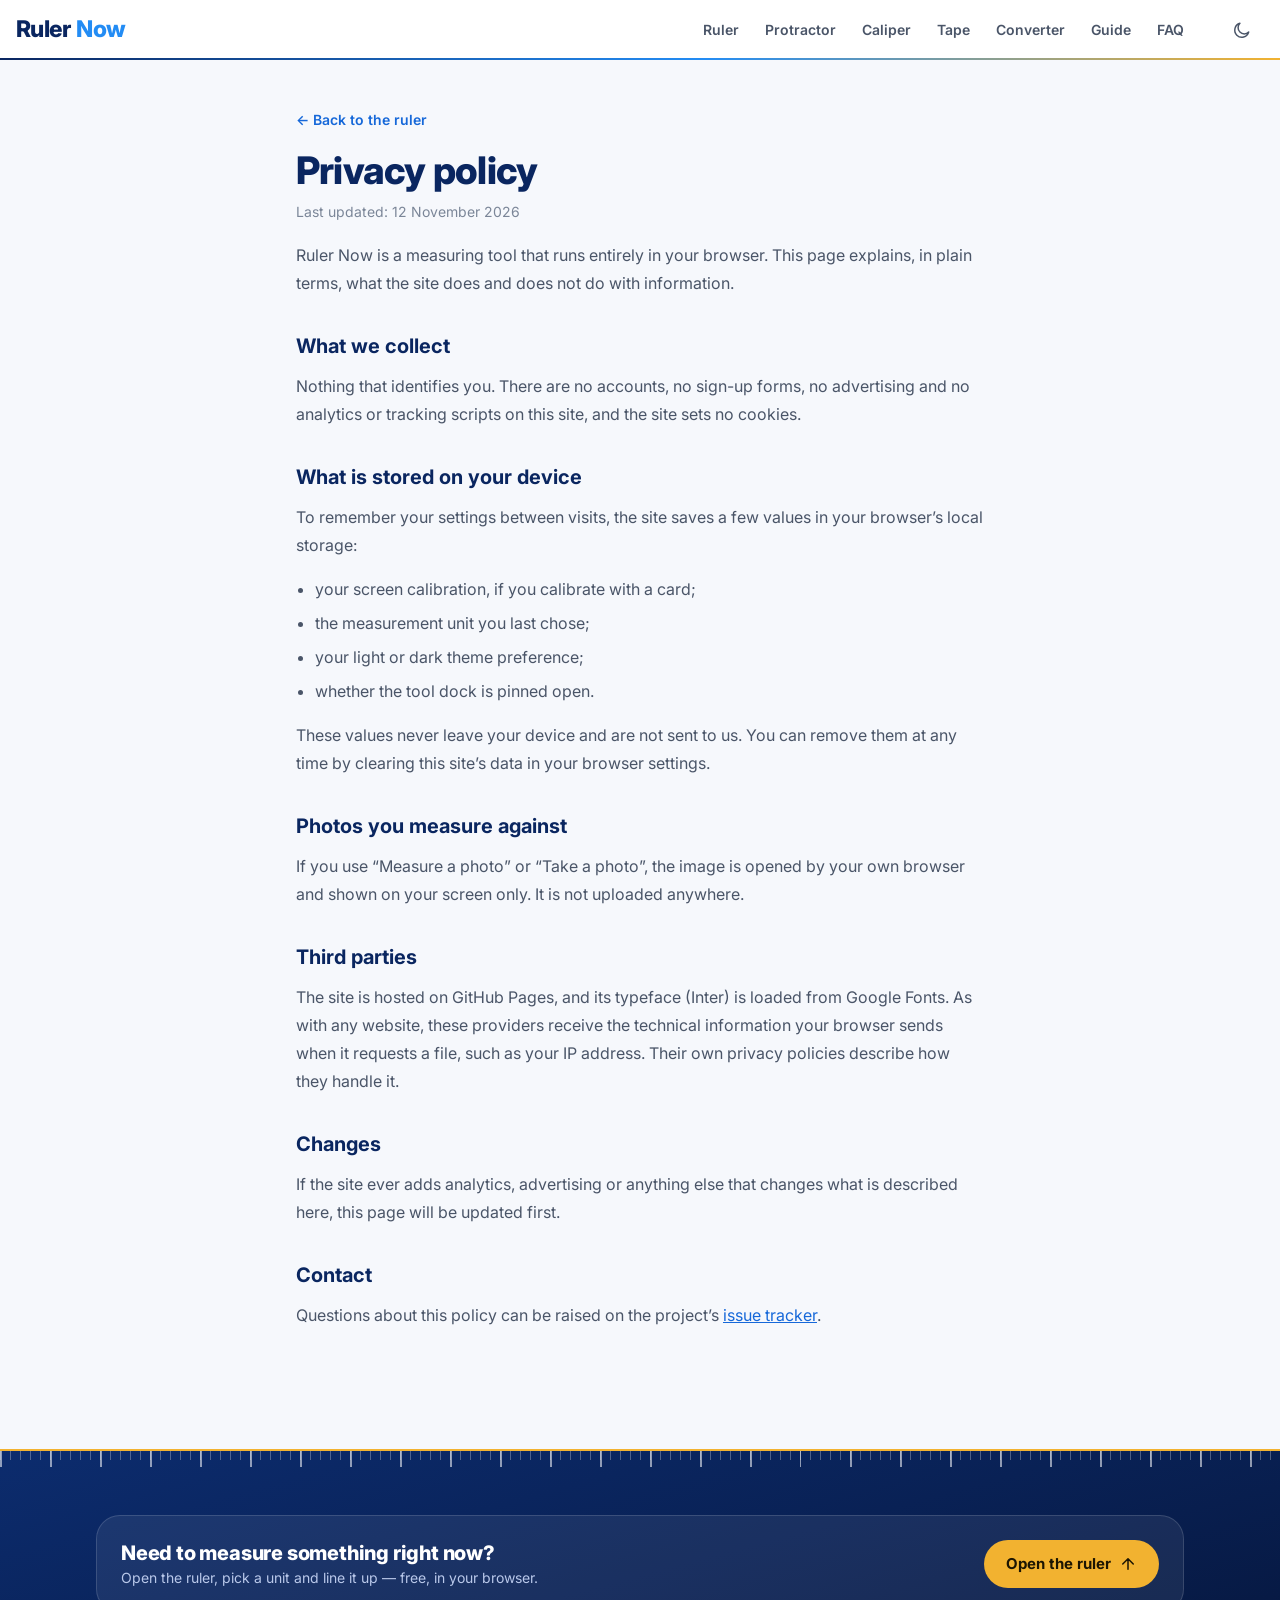
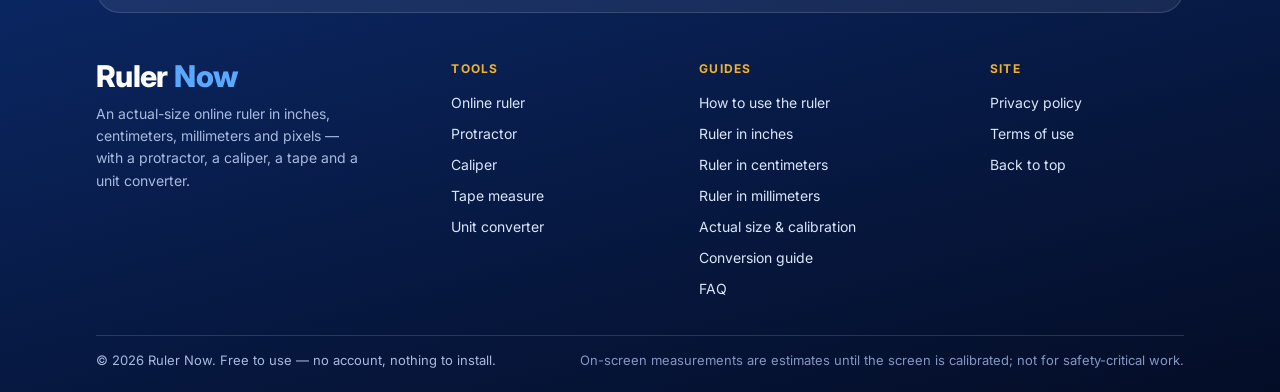
==== commit addb5081: "Restore Nov-12 rebuild pages (clobbered by stale push) + rulernow.com domain" ====
--- a/privacy/index.html
+++ b/privacy/index.html
@@ -1,6 +1,8 @@
-<!DOCTYPE html><html lang="en"> <head><meta charset="UTF-8"><meta name="viewport" content="width=device-width, initial-scale=1, viewport-fit=cover"><link rel="icon" type="image/svg+xml" href="/favicon.svg"><link rel="icon" href="/favicon.ico" sizes="any"><link rel="icon" type="image/png" sizes="32x32" href="/favicon-32x32.png"><link rel="icon" type="image/png" sizes="16x16" href="/favicon-16x16.png"><link rel="apple-touch-icon" sizes="180x180" href="/apple-touch-icon.png"><link rel="manifest" href="/site.webmanifest"><link rel="canonical" href="https://rulernow.com/privacy/"><link rel="preconnect" href="https://fonts.googleapis.com"><link rel="preconnect" href="https://fonts.gstatic.com" crossorigin><link href="https://fonts.googleapis.com/css2?family=Inter:wght@400;500;600;700;800&display=swap" rel="stylesheet"><meta name="theme-color" content="#f4f5f7" media="(prefers-color-scheme: light)"><meta name="theme-color" content="#0b0c0f" media="(prefers-color-scheme: dark)"><title>Privacy policy</title><meta name="description" content="Privacy policy for the online ruler and tools site."><meta property="og:type" content="website"><meta property="og:title" content="Privacy policy"><meta property="og:description" content="Privacy policy for the online ruler and tools site."><meta property="og:url" content="https://rulernow.com/privacy/"><meta name="twitter:card" content="summary"><script>
-      // Runs before first paint to avoid a flash of the wrong theme.
-      // Mirrors src/stores/theme.ts's storage key/format exactly.
+<!DOCTYPE html><html lang="en"> <head><meta charset="UTF-8"><meta name="viewport" content="width=device-width, initial-scale=1, viewport-fit=cover"><!-- Brand icons: generated from the supplied Ruler Now logo with its
+         white background removed (transparent everywhere except the Apple
+         touch icon, which iOS would otherwise paint on black). --><link rel="icon" href="/favicon.ico" sizes="48x48"><link rel="icon" type="image/png" sizes="32x32" href="/favicon-32x32.png"><link rel="icon" type="image/png" sizes="16x16" href="/favicon-16x16.png"><link rel="apple-touch-icon" sizes="180x180" href="/apple-touch-icon.png"><link rel="manifest" href="/site.webmanifest"><link rel="canonical" href="https://rulernow.com/privacy/"><link rel="preconnect" href="https://fonts.googleapis.com"><link rel="preconnect" href="https://fonts.gstatic.com" crossorigin><link href="https://fonts.googleapis.com/css2?family=Inter:wght@400;500;600;700;800&display=swap" rel="stylesheet"><meta name="theme-color" content="#ffffff" media="(prefers-color-scheme: light)"><meta name="theme-color" content="#0b0c0f" media="(prefers-color-scheme: dark)"><meta name="application-name" content="Ruler Now"><meta name="apple-mobile-web-app-title" content="Ruler Now"><title>Privacy policy – Ruler Now</title><meta name="description" content="How Ruler Now handles your data: no accounts, no tracking, and preferences that stay in your own browser."><meta property="og:type" content="website"><meta property="og:site_name" content="Ruler Now"><meta property="og:title" content="Privacy policy – Ruler Now"><meta property="og:description" content="How Ruler Now handles your data: no accounts, no tracking, and preferences that stay in your own browser."><meta property="og:url" content="https://rulernow.com/privacy/"><meta property="og:image" content="https://rulernow.com/og-image.png"><meta property="og:image:width" content="1200"><meta property="og:image:height" content="630"><meta name="twitter:card" content="summary_large_image"><meta name="twitter:image" content="https://rulernow.com/og-image.png"><script>
+      // Runs before first paint to avoid a flash of the wrong theme. The
+      // header's theme button (SiteHeader.astro) writes the same key.
       (function () {
         try {
           var stored = localStorage.getItem('tools-website:theme');
@@ -15,17 +17,37 @@
           document.documentElement.setAttribute('data-theme', 'light');
         }
       })();
-    </script><style>:root{--color-bg-canvas: #ffffff;--color-bg-surface: #ffffff;--color-bg-surface-muted: #f5f5f5;--color-border: #e5e5e5;--color-border-strong: #d4d4d4;--color-text-primary: #0a0a0a;--color-text-secondary: #525252;--color-text-muted: #8a8a8a;--color-accent: #2563eb;--color-accent-text: #ffffff;--color-accent-muted: #dbeafe;--color-accent-b: #e0792f;--color-accent-b-text: #ffffff;--color-warning-bg: #fff4e5;--color-warning-border: #f0a93b;--color-warning-text: #8a5a08;--color-danger: #e5484d;--color-danger-bg: #fdeced;--color-danger-border: #f3a6a9;--color-success: #2f9e60;--radius-sm: 6px;--radius-md: 10px;--radius-lg: 16px;--space-1: 4px;--space-2: 8px;--space-3: 12px;--space-4: 16px;--space-5: 24px;--space-6: 32px;--toolbar-height: 56px;--bottombar-height: 64px;--touch-target: 44px;--font-sans: "Inter", -apple-system, BlinkMacSystemFont, "Segoe UI", Roboto, Helvetica, Arial, sans-serif;--shadow-sm: 0 1px 1px rgba(10, 10, 10, .04);--shadow-md: 0 8px 24px rgba(10, 10, 10, .12);color-scheme:light}:root[data-theme=dark]{--color-bg-canvas: #0b0c0f;--color-bg-surface: #16181d;--color-bg-surface-muted: #1d2026;--color-border: #2a2e36;--color-border-strong: #3a3f49;--color-text-primary: #f3f4f6;--color-text-secondary: #a8aeb8;--color-text-muted: #6b7280;--color-accent: #5b8cff;--color-accent-text: #0b0c0f;--color-accent-muted: #1c2a4d;--color-accent-b: #f2984f;--color-accent-b-text: #0b0c0f;--color-warning-bg: #332008;--color-warning-border: #a8691b;--color-warning-text: #f2b65e;--color-danger: #ff6b6f;--color-danger-bg: #3a1a1c;--color-danger-border: #6b2e31;--color-success: #4ade80;--shadow-sm: 0 1px 1px rgba(0, 0, 0, .3);--shadow-md: 0 8px 24px rgba(0, 0, 0, .5);color-scheme:dark}*,*:before,*:after{box-sizing:border-box}html,body{height:100%}body{margin:0;font-family:var(--font-sans);background:var(--color-bg-canvas);color:var(--color-text-primary);-webkit-font-smoothing:antialiased;text-rendering:optimizeLegibility}button,input,select{font-family:inherit;color:inherit}button{cursor:pointer}:focus-visible{outline:2px solid var(--color-accent);outline-offset:2px}img,svg{display:block;max-width:100%}.sr-only{position:absolute;width:1px;height:1px;padding:0;margin:-1px;overflow:hidden;clip:rect(0,0,0,0);white-space:nowrap;border:0}
-.doc[data-astro-cid-fb3qbcs3]{max-width:640px;margin:0 auto;padding:var(--space-6) var(--space-4);line-height:1.7;color:var(--color-text-secondary)}.doc[data-astro-cid-fb3qbcs3] h1[data-astro-cid-fb3qbcs3]{color:var(--color-text-primary);font-size:24px}.doc[data-astro-cid-fb3qbcs3] h2[data-astro-cid-fb3qbcs3]{color:var(--color-text-primary);font-size:16px;margin-top:var(--space-5)}
-</style></head> <body>  <main class="doc" data-astro-cid-fb3qbcs3> <h1 data-astro-cid-fb3qbcs3>Privacy policy</h1> <p data-astro-cid-fb3qbcs3><em data-astro-cid-fb3qbcs3>Last updated: placeholder — fill in before launch.</em></p> <p data-astro-cid-fb3qbcs3>
-This site currently loads no ad network, no third-party analytics, and no tracking
-      scripts. The only data it stores is your own calibration, unit, and theme preference,
-      saved in your browser's local storage — it never leaves your device and is never sent
-      to this site's servers.
-</p> <h2 data-astro-cid-fb3qbcs3>Before this site goes live with ads or analytics</h2> <p data-astro-cid-fb3qbcs3>
-This page needs to be rewritten to disclose, at minimum: which ad network(s) and
-      analytics are in use, what cookies or identifiers they set, a link to opt out (e.g.
-      Google's Ads Settings and aboutads.info), and contact details for privacy questions.
-      Do not enable an ad network against this domain until this page reflects that
-      accurately.
-</p> <h2 data-astro-cid-fb3qbcs3>Contact</h2> <p data-astro-cid-fb3qbcs3>Add a real contact address here before launch.</p> </main>  </body></html> +    </script><link rel="stylesheet" href="/_astro/index.CbC3LUj-.css">
+<style>.doc[data-astro-cid-4bx52kws]{max-width:720px;margin:0 auto;padding:var(--space-7) var(--space-4) var(--space-6);font-size:16px;line-height:1.75;color:var(--color-text-secondary)}.back[data-astro-cid-4bx52kws]{margin:0 0 var(--space-4);font-size:14px;font-weight:600}.back[data-astro-cid-4bx52kws] a[data-astro-cid-4bx52kws]{text-decoration:none}.back[data-astro-cid-4bx52kws] a[data-astro-cid-4bx52kws]:hover{text-decoration:underline}h1[data-astro-cid-4bx52kws]{margin:0 0 var(--space-2);font-size:clamp(28px,4vw,38px);font-weight:800;line-height:1.15;letter-spacing:-.02em;color:var(--color-heading)}.updated[data-astro-cid-4bx52kws]{margin:0 0 var(--space-5);font-size:14px;color:var(--color-text-muted)}.doc[data-astro-cid-4bx52kws] h2{margin:var(--space-6) 0 var(--space-2);font-size:20px;font-weight:700;color:var(--color-heading)}.doc[data-astro-cid-4bx52kws] p,.doc[data-astro-cid-4bx52kws] ul{margin:0 0 var(--space-4)}.doc[data-astro-cid-4bx52kws] ul{padding-left:1.2em}.doc[data-astro-cid-4bx52kws] li{margin-bottom:6px}
+</style></head> <body> <a class="skip-link" href="#main">Skip to content</a> <header class="site-header" data-astro-cid-ctg3m53h> <div class="inner" data-astro-cid-ctg3m53h> <!-- Text only, by request: the name in the logo's own two colours, no
+         image. (The browser-tab icon is still the logo image — see
+         BaseLayout.astro.) --> <a class="brand" href="/" aria-label="Ruler Now — home" data-astro-cid-ctg3m53h> <span class="wordmark" data-astro-cid-ctg3m53h><span class="w-ruler" data-astro-cid-ctg3m53h>Ruler</span> <span class="w-now" data-astro-cid-ctg3m53h>Now</span></span> </a> <nav class="nav" aria-label="Primary" data-astro-cid-ctg3m53h> <a href="/#ruler" data-astro-cid-ctg3m53h>Ruler</a><a href="/#protractor" data-astro-cid-ctg3m53h>Protractor</a><a href="/#caliper" data-astro-cid-ctg3m53h>Caliper</a><a href="/#tape" data-astro-cid-ctg3m53h>Tape</a><a href="/#converter" data-astro-cid-ctg3m53h>Converter</a><a href="/#guide" data-astro-cid-ctg3m53h>Guide</a><a href="/#faq" data-astro-cid-ctg3m53h>FAQ</a> </nav> <div class="actions" data-astro-cid-ctg3m53h> <button class="icon-btn" type="button" data-theme-toggle aria-label="Switch between light and dark mode" title="Light / dark mode" data-astro-cid-ctg3m53h> <svg class="icon-moon" width="20" height="20" viewBox="0 0 24 24" fill="none" stroke="currentColor" stroke-width="1.8" stroke-linecap="round" stroke-linejoin="round" aria-hidden="true" data-astro-cid-ctg3m53h> <path d="M20 14.5A8.5 8.5 0 119.5 4a7 7 0 1010.5 10.5z" data-astro-cid-ctg3m53h></path> </svg> <svg class="icon-sun" width="20" height="20" viewBox="0 0 24 24" fill="none" stroke="currentColor" stroke-width="1.8" stroke-linecap="round" stroke-linejoin="round" aria-hidden="true" data-astro-cid-ctg3m53h> <path d="M12 3v2M12 19v2M4.2 4.2l1.4 1.4M18.4 18.4l1.4 1.4M3 12h2M19 12h2M4.2 19.8l1.4-1.4M18.4 5.6l1.4-1.4M12 8a4 4 0 100 8 4 4 0 000-8z" data-astro-cid-ctg3m53h></path> </svg> </button> <details class="menu" data-site-menu data-astro-cid-ctg3m53h> <summary class="icon-btn" aria-label="Menu" data-astro-cid-ctg3m53h> <svg width="22" height="22" viewBox="0 0 24 24" fill="none" stroke="currentColor" stroke-width="1.8" stroke-linecap="round" aria-hidden="true" data-astro-cid-ctg3m53h> <path d="M4 7h16M4 12h16M4 17h16" data-astro-cid-ctg3m53h></path> </svg> </summary> <nav class="menu-panel" aria-label="Primary" data-astro-cid-ctg3m53h> <a href="/#ruler" data-astro-cid-ctg3m53h>Ruler</a><a href="/#protractor" data-astro-cid-ctg3m53h>Protractor</a><a href="/#caliper" data-astro-cid-ctg3m53h>Caliper</a><a href="/#tape" data-astro-cid-ctg3m53h>Tape</a><a href="/#converter" data-astro-cid-ctg3m53h>Converter</a><a href="/#guide" data-astro-cid-ctg3m53h>Guide</a><a href="/#faq" data-astro-cid-ctg3m53h>FAQ</a> </nav> </details> </div> </div> </header> <script type="module">const a=document.documentElement;document.querySelector("[data-theme-toggle]")?.addEventListener("click",()=>{const e=a.getAttribute("data-theme")==="dark"?"light":"dark";a.setAttribute("data-theme",e);try{localStorage.setItem("tools-website:theme",JSON.stringify(e))}catch{}});const t=document.querySelector("[data-site-menu]");t&&(t.addEventListener("click",e=>{e.target.closest("a")&&(t.open=!1)}),document.addEventListener("pointerdown",e=>{t.open&&!t.contains(e.target)&&(t.open=!1)}),document.addEventListener("keydown",e=>{e.key==="Escape"&&(t.open=!1)}));document.addEventListener("click",e=>{const n=e.target.closest?.('a[href^="/#"]');!n||window.location.pathname!=="/"||new URL(n.href).hash===window.location.hash&&window.dispatchEvent(new HashChangeEvent("hashchange"))});</script>   <main id="main" class="doc" data-astro-cid-4bx52kws> <p class="back" data-astro-cid-4bx52kws><a href="/" data-astro-cid-4bx52kws>← Back to the ruler</a></p> <h1 data-astro-cid-4bx52kws>Privacy policy</h1> <p class="updated" data-astro-cid-4bx52kws>Last updated: 12 November 2026</p>  <p>
+Ruler Now is a measuring tool that runs entirely in your browser. This page explains, in plain terms,
+      what the site does and does not do with information.
+</p> <h2>What we collect</h2> <p>
+Nothing that identifies you. There are no accounts, no sign-up forms, no advertising and no analytics or
+      tracking scripts on this site, and the site sets no cookies.
+</p> <h2>What is stored on your device</h2> <p>
+To remember your settings between visits, the site saves a few values in your browser’s local storage:
+</p> <ul> <li>your screen calibration, if you calibrate with a card;</li> <li>the measurement unit you last chose;</li> <li>your light or dark theme preference;</li> <li>whether the tool dock is pinned open.</li> </ul> <p>
+These values never leave your device and are not sent to us. You can remove them at any time by clearing
+      this site’s data in your browser settings.
+</p> <h2>Photos you measure against</h2> <p>
+If you use “Measure a photo” or “Take a photo”, the image is opened by your own browser and shown on
+      your screen only. It is not uploaded anywhere.
+</p> <h2>Third parties</h2> <p>
+The site is hosted on GitHub Pages, and its typeface (Inter) is loaded from Google Fonts. As with any
+      website, these providers receive the technical information your browser sends when it requests a file,
+      such as your IP address. Their own privacy policies describe how they handle it.
+</p> <h2>Changes</h2> <p>
+If the site ever adds analytics, advertising or anything else that changes what is described here, this
+      page will be updated first.
+</p> <h2>Contact</h2> <p>
+Questions about this policy can be raised on the project’s
+<a href="https://github.com/xooxewel/xooxewel.github.io/issues" rel="noopener">issue tracker</a>.
+</p>  </main>   <footer class="site-footer" data-astro-cid-gcn2mc3v> <!-- A strip of ruler ticks along the top edge. --> <div class="ticks" aria-hidden="true" data-astro-cid-gcn2mc3v></div> <div class="inner" data-astro-cid-gcn2mc3v> <div class="cta" data-astro-cid-gcn2mc3v> <div data-astro-cid-gcn2mc3v> <p class="cta-title" data-astro-cid-gcn2mc3v>Need to measure something right now?</p> <p class="cta-text" data-astro-cid-gcn2mc3v>Open the ruler, pick a unit and line it up — free, in your browser.</p> </div> <a class="cta-button" href="/#ruler" data-astro-cid-gcn2mc3v>
+Open the ruler
+<svg width="18" height="18" viewBox="0 0 24 24" fill="none" stroke="currentColor" stroke-width="2" stroke-linecap="round" stroke-linejoin="round" aria-hidden="true" data-astro-cid-gcn2mc3v> <path d="M12 19V5M5 12l7-7 7 7" data-astro-cid-gcn2mc3v></path> </svg> </a> </div> <div class="columns" data-astro-cid-gcn2mc3v> <div class="brand-col" data-astro-cid-gcn2mc3v> <a class="brand" href="/" aria-label="Ruler Now — home" data-astro-cid-gcn2mc3v> <span class="w-ruler" data-astro-cid-gcn2mc3v>Ruler</span> <span class="w-now" data-astro-cid-gcn2mc3v>Now</span> </a> <p class="tagline" data-astro-cid-gcn2mc3v>
+An actual-size online ruler in inches, centimeters, millimeters and pixels — with a protractor, a
+          caliper, a tape and a unit converter.
+</p> </div> <nav aria-labelledby="footer-tools" data-astro-cid-gcn2mc3v> <h2 id="footer-tools" data-astro-cid-gcn2mc3v>Tools</h2> <ul data-astro-cid-gcn2mc3v> <li data-astro-cid-gcn2mc3v><a href="/#ruler" data-astro-cid-gcn2mc3v>Online ruler</a></li><li data-astro-cid-gcn2mc3v><a href="/#protractor" data-astro-cid-gcn2mc3v>Protractor</a></li><li data-astro-cid-gcn2mc3v><a href="/#caliper" data-astro-cid-gcn2mc3v>Caliper</a></li><li data-astro-cid-gcn2mc3v><a href="/#tape" data-astro-cid-gcn2mc3v>Tape measure</a></li><li data-astro-cid-gcn2mc3v><a href="/#converter" data-astro-cid-gcn2mc3v>Unit converter</a></li> </ul> </nav> <nav aria-labelledby="footer-guides" data-astro-cid-gcn2mc3v> <h2 id="footer-guides" data-astro-cid-gcn2mc3v>Guides</h2> <ul data-astro-cid-gcn2mc3v> <li data-astro-cid-gcn2mc3v><a href="/#how-to-use" data-astro-cid-gcn2mc3v>How to use the ruler</a></li><li data-astro-cid-gcn2mc3v><a href="/#inches" data-astro-cid-gcn2mc3v>Ruler in inches</a></li><li data-astro-cid-gcn2mc3v><a href="/#centimeters" data-astro-cid-gcn2mc3v>Ruler in centimeters</a></li><li data-astro-cid-gcn2mc3v><a href="/#millimeters" data-astro-cid-gcn2mc3v>Ruler in millimeters</a></li><li data-astro-cid-gcn2mc3v><a href="/#actual-size" data-astro-cid-gcn2mc3v>Actual size &amp; calibration</a></li><li data-astro-cid-gcn2mc3v><a href="/#conversion" data-astro-cid-gcn2mc3v>Conversion guide</a></li><li data-astro-cid-gcn2mc3v><a href="/#faq" data-astro-cid-gcn2mc3v>FAQ</a></li> </ul> </nav> <nav aria-labelledby="footer-site" data-astro-cid-gcn2mc3v> <h2 id="footer-site" data-astro-cid-gcn2mc3v>Site</h2> <ul data-astro-cid-gcn2mc3v> <li data-astro-cid-gcn2mc3v><a href="/privacy/" data-astro-cid-gcn2mc3v>Privacy policy</a></li><li data-astro-cid-gcn2mc3v><a href="/terms/" data-astro-cid-gcn2mc3v>Terms of use</a></li> <li data-astro-cid-gcn2mc3v><a href="#top" data-astro-cid-gcn2mc3v>Back to top</a></li> </ul> </nav> </div> <div class="bottom" data-astro-cid-gcn2mc3v> <p data-astro-cid-gcn2mc3v>&copy; 2026 Ruler Now. Free to use — no account, nothing to install.</p> <p class="note" data-astro-cid-gcn2mc3v>On-screen measurements are estimates until the screen is calibrated; not for safety-critical work.</p> </div> </div> </footer>  </body></html>
--- a/_astro/index.CbC3LUj-.css
+++ b/_astro/index.CbC3LUj-.css
@@ -0,0 +1 @@
+:root{--brand-navy: #0a2660;--brand-navy-deep: #071a45;--brand-blue: #238cf4;--brand-amber: #f2b230;--color-bg-page: #f6f8fc;--color-bg-canvas: #ffffff;--color-bg-surface: #ffffff;--color-bg-surface-muted: #f1f4f9;--color-border: #e2e7ef;--color-border-strong: #cbd3df;--color-text-primary: #0b1220;--color-text-secondary: #4a5568;--color-text-muted: #7b8698;--color-heading: var(--brand-navy);--color-accent: #1668d9;--color-accent-hover: #0f57be;--color-accent-text: #ffffff;--color-accent-muted: #e3effd;--color-accent-b: #e0792f;--color-accent-b-text: #ffffff;--color-warning-bg: #fff6e3;--color-warning-border: #f0b545;--color-warning-text: #8a5a08;--color-danger: #e5484d;--color-danger-bg: #fdeced;--color-danger-border: #f3a6a9;--color-success: #1f9254;--color-success-bg: #e8f7ee;--color-success-border: #9bd8b4;--color-success-text: #17683d;--radius-sm: 8px;--radius-md: 12px;--radius-lg: 18px;--radius-xl: 24px;--space-1: 4px;--space-2: 8px;--space-3: 12px;--space-4: 16px;--space-5: 24px;--space-6: 32px;--space-7: 48px;--space-8: 72px;--header-h: 60px;--ws-bar-h: 50px;--touch-target: 44px;--content-max: 1120px;--font-sans: "Inter", -apple-system, BlinkMacSystemFont, "Segoe UI", Roboto, Helvetica, Arial, sans-serif;--shadow-sm: 0 1px 2px rgba(10, 38, 96, .06);--shadow-md: 0 8px 24px rgba(10, 38, 96, .12);--shadow-lg: 0 20px 50px rgba(10, 38, 96, .16);color-scheme:light}@media(max-width:639px){:root{--header-h: 54px;--ws-bar-h: 46px}}:root[data-theme=dark]{--color-bg-page: #0a0d14;--color-bg-canvas: #0b0c0f;--color-bg-surface: #141821;--color-bg-surface-muted: #1b2130;--color-border: #262d3b;--color-border-strong: #384254;--color-text-primary: #f1f4f9;--color-text-secondary: #aab3c2;--color-text-muted: #6f7a8c;--color-heading: #eef3ff;--color-accent: #5aa5ff;--color-accent-hover: #7bb8ff;--color-accent-text: #06122b;--color-accent-muted: #152a4d;--color-accent-b: #f2984f;--color-accent-b-text: #0b0c0f;--color-warning-bg: #332408;--color-warning-border: #a8731b;--color-warning-text: #f2bd5e;--color-danger: #ff6b6f;--color-danger-bg: #3a1a1c;--color-danger-border: #6b2e31;--color-success: #4ade80;--color-success-bg: #10291b;--color-success-border: #1f5b3a;--color-success-text: #6fe3a0;--shadow-sm: 0 1px 2px rgba(0, 0, 0, .4);--shadow-md: 0 8px 24px rgba(0, 0, 0, .5);--shadow-lg: 0 20px 50px rgba(0, 0, 0, .6);color-scheme:dark}*,*:before,*:after{box-sizing:border-box}html{height:100%;-webkit-text-size-adjust:100%;text-size-adjust:100%;scroll-padding-top:calc(var(--header-h) + var(--space-4));overscroll-behavior-y:contain}@media(prefers-reduced-motion:no-preference){html{scroll-behavior:smooth}}body{min-height:100%;margin:0;font-family:var(--font-sans);background:var(--color-bg-page);color:var(--color-text-primary);-webkit-font-smoothing:antialiased;text-rendering:optimizeLegibility;-webkit-tap-highlight-color:transparent}button,input,select{font-family:inherit;color:inherit}button{cursor:pointer;touch-action:manipulation}a{color:var(--color-accent)}:focus-visible{outline:2px solid var(--color-accent);outline-offset:2px}img,svg{display:block;max-width:100%}.sr-only{position:absolute;width:1px;height:1px;padding:0;margin:-1px;overflow:hidden;clip:rect(0,0,0,0);white-space:nowrap;border:0}svg[data-instrument-svg]{position:absolute;inset:0;width:100%;height:100%;max-width:none;overflow:visible;pointer-events:none;touch-action:none;-webkit-user-select:none;user-select:none}[data-drag]{pointer-events:auto;touch-action:none;-webkit-touch-callout:none;-webkit-tap-highlight-color:transparent}.site-header[data-astro-cid-ctg3m53h]{position:sticky;top:0;z-index:30;height:var(--header-h);background:var(--color-bg-surface);border-bottom:1px solid var(--color-border)}.site-header[data-astro-cid-ctg3m53h]:after{content:"";position:absolute;left:0;right:0;bottom:-1px;height:2px;background:linear-gradient(90deg,var(--brand-navy),var(--brand-blue) 55%,var(--brand-amber));pointer-events:none}.inner[data-astro-cid-ctg3m53h]{height:100%;max-width:1400px;margin:0 auto;padding:0 var(--space-4);display:flex;align-items:center;gap:var(--space-4)}.brand[data-astro-cid-ctg3m53h]{display:flex;align-items:center;flex-shrink:0;border-radius:var(--radius-sm);text-decoration:none}.wordmark[data-astro-cid-ctg3m53h]{display:flex;align-items:baseline;gap:6px;font-size:23px;font-weight:800;letter-spacing:-.025em;line-height:1;white-space:nowrap}.w-ruler[data-astro-cid-ctg3m53h]{color:var(--color-heading)}.w-now[data-astro-cid-ctg3m53h]{color:var(--brand-blue)}.nav[data-astro-cid-ctg3m53h]{display:none;align-items:center;gap:2px;margin-left:auto}.nav[data-astro-cid-ctg3m53h] a[data-astro-cid-ctg3m53h]{padding:8px 12px;border-radius:999px;color:var(--color-text-secondary);font-size:14px;font-weight:600;text-decoration:none;transition:background .15s ease,color .15s ease}.nav[data-astro-cid-ctg3m53h] a[data-astro-cid-ctg3m53h]:hover{background:var(--color-bg-surface-muted);color:var(--color-heading)}.actions[data-astro-cid-ctg3m53h]{display:flex;align-items:center;gap:2px;margin-left:auto}.icon-btn[data-astro-cid-ctg3m53h]{width:var(--touch-target);height:var(--touch-target);display:flex;align-items:center;justify-content:center;border:none;border-radius:50%;background:transparent;color:var(--color-text-secondary);cursor:pointer;list-style:none}.icon-btn[data-astro-cid-ctg3m53h]::-webkit-details-marker{display:none}.icon-btn[data-astro-cid-ctg3m53h]:hover{background:var(--color-bg-surface-muted);color:var(--color-heading)}.icon-sun[data-astro-cid-ctg3m53h],:root[data-theme=dark] .icon-moon[data-astro-cid-ctg3m53h]{display:none}:root[data-theme=dark] .icon-sun[data-astro-cid-ctg3m53h]{display:block}.menu[data-astro-cid-ctg3m53h]{position:relative}.menu-panel[data-astro-cid-ctg3m53h]{position:absolute;top:calc(100% + 10px);right:0;width:min(260px,calc(100vw - 24px));padding:8px;display:flex;flex-direction:column;border-radius:var(--radius-lg);border:1px solid var(--color-border);background:var(--color-bg-surface);box-shadow:var(--shadow-lg)}.menu-panel[data-astro-cid-ctg3m53h] a[data-astro-cid-ctg3m53h]{display:flex;align-items:center;min-height:46px;padding:0 14px;border-radius:var(--radius-sm);color:var(--color-text-primary);font-size:15px;font-weight:600;text-decoration:none}.menu-panel[data-astro-cid-ctg3m53h] a[data-astro-cid-ctg3m53h]:hover,.menu-panel[data-astro-cid-ctg3m53h] a[data-astro-cid-ctg3m53h]:active{background:var(--color-bg-surface-muted)}@media(min-width:1000px){.nav[data-astro-cid-ctg3m53h]{display:flex}.actions[data-astro-cid-ctg3m53h]{margin-left:var(--space-2)}.menu[data-astro-cid-ctg3m53h]{display:none}}@media(max-width:639px){.inner[data-astro-cid-ctg3m53h]{padding:0 var(--space-2) 0 var(--space-4);gap:var(--space-2)}.wordmark[data-astro-cid-ctg3m53h]{font-size:21px}}.site-footer[data-astro-cid-gcn2mc3v]{position:relative;margin-top:var(--space-8);background:linear-gradient(165deg,#0c2c6e 0%,var(--brand-navy-deep) 55%,#040d26 100%);color:#c9d6f2}.ticks[data-astro-cid-gcn2mc3v]{height:18px;background:repeating-linear-gradient(90deg,rgba(255,255,255,.55) 0 1.5px,transparent 1.5px 50px) left top / 100% 100% no-repeat,repeating-linear-gradient(90deg,rgba(255,255,255,.28) 0 1px,transparent 1px 10px) left top / 100% 9px no-repeat;border-top:2px solid var(--brand-amber)}.inner[data-astro-cid-gcn2mc3v]{max-width:var(--content-max);margin:0 auto;padding:var(--space-7) var(--space-4) var(--space-5)}.cta[data-astro-cid-gcn2mc3v]{display:flex;align-items:center;justify-content:space-between;gap:var(--space-4);padding:var(--space-5);border-radius:var(--radius-xl);background:#ffffff12;border:1px solid rgba(255,255,255,.14)}.cta-title[data-astro-cid-gcn2mc3v]{margin:0 0 4px;font-size:20px;font-weight:800;letter-spacing:-.01em;color:#fff}.cta-text[data-astro-cid-gcn2mc3v]{margin:0;font-size:14px;color:#b9c8ea}.cta-button[data-astro-cid-gcn2mc3v]{flex-shrink:0;display:inline-flex;align-items:center;gap:8px;height:48px;padding:0 22px;border-radius:999px;background:var(--brand-amber);color:#1c1502;font-size:15px;font-weight:700;text-decoration:none;transition:transform .15s ease,box-shadow .15s ease}.cta-button[data-astro-cid-gcn2mc3v]:hover{transform:translateY(-1px);box-shadow:0 8px 22px #f2b23059}.columns[data-astro-cid-gcn2mc3v]{display:grid;grid-template-columns:1.5fr 1fr 1.2fr .9fr;gap:var(--space-6);padding:var(--space-7) 0 var(--space-6)}.brand[data-astro-cid-gcn2mc3v]{display:inline-flex;align-items:baseline;gap:7px;font-size:30px;font-weight:800;letter-spacing:-.025em;line-height:1;text-decoration:none}.w-ruler[data-astro-cid-gcn2mc3v]{color:#fff}.w-now[data-astro-cid-gcn2mc3v]{color:#5aa9ff}.tagline[data-astro-cid-gcn2mc3v]{margin:var(--space-3) 0 0;max-width:30ch;font-size:14px;line-height:1.6;color:#a9bae0}h2[data-astro-cid-gcn2mc3v]{margin:0 0 var(--space-3);font-size:12px;font-weight:700;letter-spacing:.1em;text-transform:uppercase;color:var(--brand-amber)}ul[data-astro-cid-gcn2mc3v]{list-style:none;margin:0;padding:0;display:flex;flex-direction:column;gap:2px}li[data-astro-cid-gcn2mc3v] a[data-astro-cid-gcn2mc3v]{display:inline-block;padding:6px 0;color:#dbe5fb;font-size:14px;text-decoration:none}li[data-astro-cid-gcn2mc3v] a[data-astro-cid-gcn2mc3v]:hover{color:#fff;text-decoration:underline;text-underline-offset:3px}.bottom[data-astro-cid-gcn2mc3v]{display:flex;flex-wrap:wrap;justify-content:space-between;gap:var(--space-2) var(--space-5);padding-top:var(--space-4);border-top:1px solid rgba(255,255,255,.14);font-size:13px;color:#a9bae0}.bottom[data-astro-cid-gcn2mc3v] p[data-astro-cid-gcn2mc3v]{margin:0}.note[data-astro-cid-gcn2mc3v]{color:#8497c4}.site-footer[data-astro-cid-gcn2mc3v] a:focus-visible{outline-color:var(--brand-amber)}@media(max-width:899px){.columns[data-astro-cid-gcn2mc3v]{grid-template-columns:1fr 1fr}.brand-col[data-astro-cid-gcn2mc3v]{grid-column:1 / -1}}@media(max-width:599px){.inner[data-astro-cid-gcn2mc3v]{padding-top:var(--space-6)}.cta[data-astro-cid-gcn2mc3v]{flex-direction:column;align-items:stretch;text-align:center;padding:var(--space-4)}.cta-button[data-astro-cid-gcn2mc3v]{justify-content:center}.columns[data-astro-cid-gcn2mc3v]{gap:var(--space-5) var(--space-4);padding:var(--space-6) 0 var(--space-5)}.columns[data-astro-cid-gcn2mc3v] nav[data-astro-cid-gcn2mc3v]:last-child{grid-column:1 / -1}.bottom[data-astro-cid-gcn2mc3v]{flex-direction:column}}.skip-link{position:absolute;left:var(--space-3);top:-60px;z-index:100;padding:10px 16px;border-radius:999px;background:var(--color-accent);color:var(--color-accent-text);font-weight:600;text-decoration:none;transition:top .15s ease}.skip-link:focus{top:var(--space-3)}
